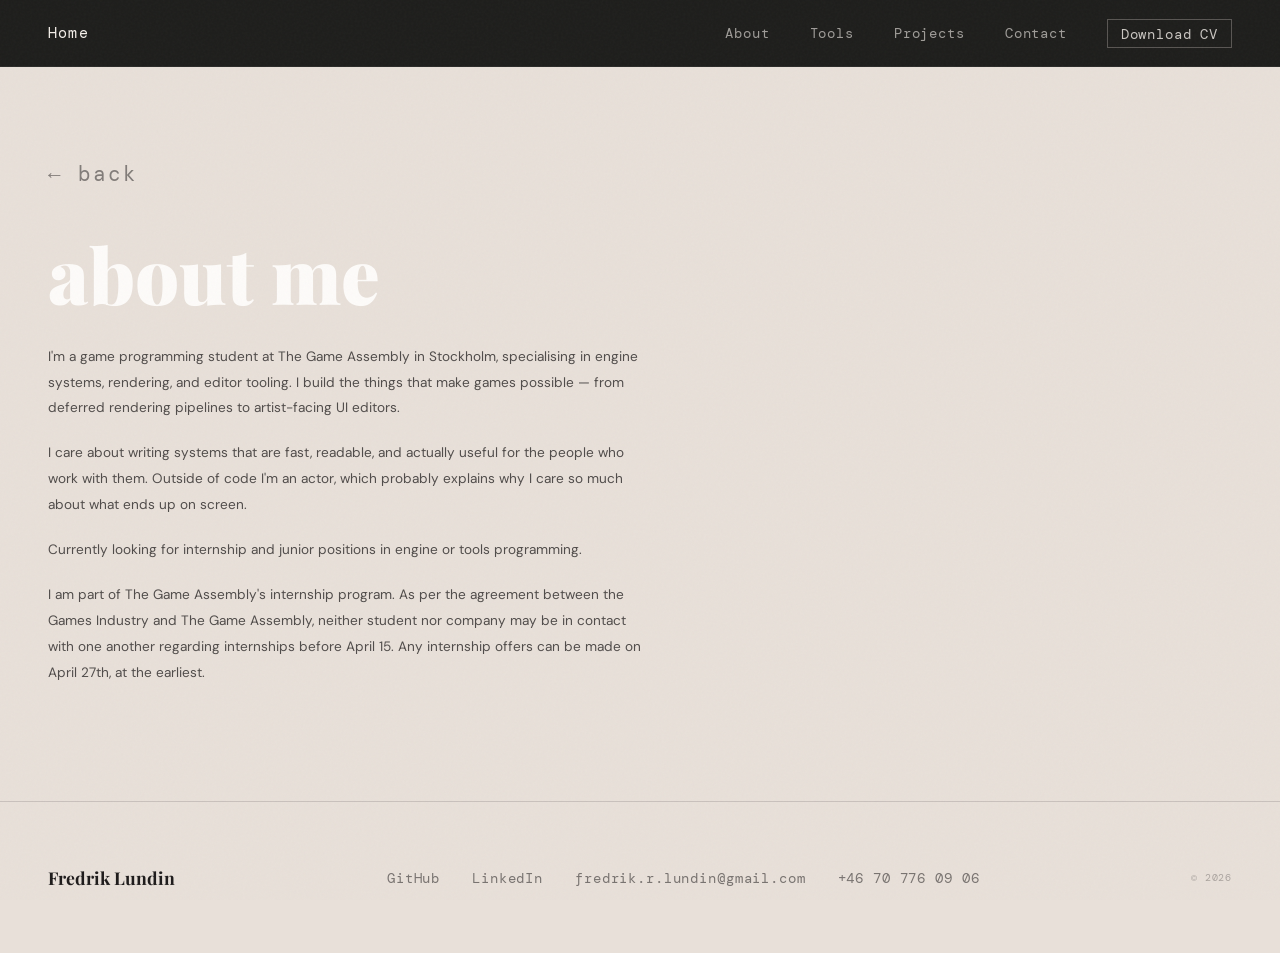
==== about.html @ 5891ff25 "new pages" ====
<!DOCTYPE html>
<html lang="en">
<head>
<meta charset="UTF-8">
<meta name="viewport" content="width=device-width, initial-scale=1.0">
<title>About — Fredrik Lundin</title>
<link rel="stylesheet" href="styles.css">
</head>
<body>

<nav>
  <a class="nav-logo" href="index.html">Home</a>
  <ul class="nav-links">
    <li><a href="about.html">About</a></li>
    <li><a href="index.html#tools">Tools</a></li>
    <li><a href="index.html#projects">Projects</a></li>
    <li><a href="contact.html">Contact</a></li>
    <li><a href="CV_Fredrik_Lundin.pdf" download class="nav-cv">Download CV</a></li>
  </ul>
</nav>

<div class="about-page">
  <a class="back-btn" href="index.html">← back</a>
  <h2>about me</h2>
  <p>
    I'm a game programming student at The Game Assembly in Stockholm,
    specialising in engine systems, rendering, and editor tooling.
    I build the things that make games possible — from deferred rendering
    pipelines to artist-facing UI editors.
  </p>
  <p>
    I care about writing systems that are fast, readable, and actually
    useful for the people who work with them. Outside of code I'm an actor,
    which probably explains why I care so much about what ends up on screen.
  </p>
  <p>
    Currently looking for internship and junior positions in engine or
    tools programming.
  </p>
  <p>
    I am part of The Game Assembly's internship program. As per the agreement between the Games Industry and The Game Assembly, neither student nor company may be in contact with one another regarding internships before April 15. Any internship offers can be made on April 27th, at the earliest.
  </p>
</div>

<footer>
  <span class="footer-name">Fredrik Lundin</span>
  <ul class="footer-links">
    <li><a href="https://github.com/fredriklundingit" target="_blank">GitHub</a></li>
    <li><a href="https://www.linkedin.com/in/fredrik-lundin-917a391bb/" target="_blank">LinkedIn</a></li>
    <li><a href="mailto:fredrik.r.lundin@gmail.com">fredrik.r.lundin@gmail.com</a></li>
    <li><a href="tel:+46707760906">+46 70 776 09 06</a></li>
  </ul>
  <span class="footer-copy">© 2026</span>
</footer>

<script src="scripts.js"></script>
</body>
</html>
---- styles.css ----
@import url('https://fonts.googleapis.com/css2?family=Playfair+Display:wght@400;700;900&family=DM+Mono:wght@300;400&family=DM+Sans:wght@300;400&display=swap');

:root {
  --bg:       #e8e0d9;
  --bg-light: #ddd4cb;
  --bg-card:  #d0c5bb;
  --fg:       #1e1b1b;
  --fg-muted: #3a3333;
  --cream:    #f5f0eb;
  --accent:   #1e1b1b;
  --serif:    'Playfair Display', serif;
  --mono:     'DM Mono', monospace;
  --sans:     'DM Sans', sans-serif;
}

*, *::before, *::after { box-sizing: border-box; margin: 0; padding: 0; }
html { scroll-behavior: smooth; }

body {
  background: var(--bg);
  color: var(--fg);
  font-family: var(--sans);
  overflow-x: hidden;
  max-width: 1700px;
  margin: 0 auto;
}

/* Grain */
body::after {
  content: '';
  position: fixed;
  inset: 0;
  pointer-events: none;
  z-index: 200;
  opacity: 0.35;
  background-image: url("data:image/svg+xml,%3Csvg viewBox='0 0 512 512' xmlns='http://www.w3.org/2000/svg'%3E%3Cfilter id='n'%3E%3CfeTurbulence type='fractalNoise' baseFrequency='0.75' numOctaves='4' stitchTiles='stitch'/%3E%3C/filter%3E%3Crect width='100%25' height='100%25' filter='url(%23n)' opacity='0.08'/%3E%3C/svg%3E");
}

/* NAV */
nav {
  position: fixed;
  top: 0; left: 0; right: 0;
  z-index: 100;
  display: flex;
  justify-content: space-between;
  align-items: center;
  padding: 1.4rem 3rem;
  background: #1e1e1c;
  border-bottom: 1px solid rgba(255,255,255,0.06);
}

.nav-logo {
  font-family: var(--mono);
  font-size: 0.95rem;
  letter-spacing: 0.08em;
  color: var(--cream);
  text-decoration: none;
  font-weight: 400;
  flex-shrink: 0;
}

.nav-links {
  display: flex;
  gap: 2.5rem;
  list-style: none;
  flex-shrink: 0;
}

.nav-links a {
  font-family: var(--mono);
  font-size: 0.9rem;
  letter-spacing: 0.06em;
  color: var(--cream);
  text-decoration: none;
  opacity: 0.6;
  padding-bottom: 2px;
  border-bottom: 1px solid transparent;
  transition: opacity 0.2s, border-color 0.2s;
}
.nav-links a:hover { opacity: 1; border-bottom-color: rgba(240,232,226,0.5); }
.nav-cv { border: 1px solid rgba(240,232,226,0.35) !important; padding: 0.3rem 0.8rem !important; border-bottom: 1px solid rgba(240,232,226,0.35) !important; opacity: 0.8 !important; }
.nav-cv:hover { opacity: 1 !important; border-color: rgba(240,232,226,0.8) !important; }

/* HERO */
.hero {
  padding: 7rem 3rem 3.5rem;
  position: relative;
  min-height: 44vh;
  display: flex;
  flex-direction: column;
  justify-content: flex-end;
  background: #1e1e1c;
}

h1 {
  font-family: var(--serif);
  font-size: clamp(5rem, 14vw, 13rem);
  font-weight: 900;
  line-height: 0.88;
  letter-spacing: -0.02em;
  color: var(--cream);
  opacity: 0;
  animation: fadeUp 0.9s ease forwards 0.1s;
}

.hero-desc {
  position: static;
  max-width: 480px;
  font-family: var(--sans);
  font-size: 1.6rem;
  line-height: 1.75;
  color: var(--cream);
  opacity: 0;
  margin-top: 1.5rem;
  animation: fadeUp 0.9s ease forwards 0.4s;
}

/* SECTION LABEL */
.section-label {
  font-family: var(--mono);
  font-size: 1.6rem;
  letter-spacing: 0.12em;
  opacity: 0.85;
  margin-bottom: 2rem;
  display: block;
  font-weight: 400;
}

/* TOOLS SECTION */
.tools {
  padding: 5rem 3rem;
  border-top: 1px solid rgba(26,17,24,0.15);
}

.tools-grid {
  display: grid;
  grid-template-columns: 1fr 1fr;
  gap: 1.5rem;
}

.tool-card {
  position: relative;
  aspect-ratio: 16/9;
  background: var(--bg-card);
  overflow: hidden;
  cursor: pointer;
  text-decoration: none;
  display: block;
}

.tool-card video {
  width: 100%;
  height: 100%;
  object-fit: cover;
  display: block;
  transition: transform 0.6s ease;
}

.tool-card:hover video { transform: scale(1.03); }

.tool-placeholder {
  width: 100%;
  height: 100%;
  display: flex;
  align-items: center;
  justify-content: center;
  background: var(--bg-card);
  font-family: var(--mono);
  font-size: 0.65rem;
  letter-spacing: 0.15em;
  color: rgba(26,17,24,0.3);
  text-transform: lowercase;
}

.tool-card-overlay {
  position: absolute;
  inset: 0;
  background: linear-gradient(to top, rgba(26,17,24,0.7) 0%, transparent 50%);
  opacity: 0;
  transition: opacity 0.4s ease;
  display: flex;
  flex-direction: column;
  justify-content: flex-end;
  padding: 1.5rem;
}

.tool-card:hover .tool-card-overlay { opacity: 1; }

.tool-card-name {
  font-family: var(--serif);
  font-size: 2rem;
  font-weight: 700;
  color: var(--cream);
  display: block;
  transform: translateY(8px);
  transition: transform 0.4s ease;
}

.tool-card-sub {
  font-family: var(--mono);
  font-size: 0.75rem;
  letter-spacing: 0.08em;
  color: rgba(240,232,226,0.8);
  display: block;
  margin-top: 0.4rem;
  transform: translateY(8px);
  transition: transform 0.4s ease 0.05s;
}

.tool-card:hover .tool-card-name,
.tool-card:hover .tool-card-sub { transform: translateY(0); }

.tool-arrow {
  position: absolute;
  top: 1rem;
  right: 1rem;
  width: 32px;
  height: 32px;
  border: 1px solid rgba(240,232,226,0.4);
  border-radius: 50%;
  display: flex;
  align-items: center;
  justify-content: center;
  opacity: 0;
  transform: scale(0.8);
  transition: opacity 0.3s, transform 0.3s;
}
.tool-card:hover .tool-arrow { opacity: 1; transform: scale(1); }
.tool-arrow svg { fill: var(--cream); }

/* PROJECTS SECTION */
.projects {
  padding: 5rem 3rem;
  border-top: 1px solid rgba(26,17,24,0.15);
}

.project-row {
  display: grid;
  grid-template-columns: 1fr 1.6fr;
  gap: 2.5rem;
  align-items: center;
  padding: 2.5rem 0;
  border-bottom: 1px solid rgba(26,17,24,0.1);
  cursor: pointer;
}

.project-row:first-of-type { border-top: 1px solid rgba(26,17,24,0.1); }

.project-row:nth-child(even) { grid-template-columns: 1.6fr 1fr; }
.project-row:nth-child(even) .project-thumb { order: 2; }
.project-row:nth-child(even) .project-info  { order: 1; }

.project-thumb {
  aspect-ratio: 16/9;
  background: var(--bg-card);
  overflow: hidden;
  position: relative;
}

.project-thumb-inner {
  width: 100%;
  height: 100%;
  background: var(--bg-card);
  display: flex;
  align-items: center;
  justify-content: center;
  font-family: var(--mono);
  font-size: 0.6rem;
  letter-spacing: 0.15em;
  color: rgba(26,17,24,0.25);
  transition: transform 0.6s ease;
}

.project-row:hover .project-thumb-inner { transform: scale(1.03); }

.project-thumb::after {
  content: '';
  position: absolute;
  inset: 0;
  background: rgba(26,17,24,0.07);
  opacity: 0;
  transition: opacity 0.3s;
}
.project-row:hover .project-thumb::after { opacity: 1; }

.project-info { padding: 0; }

.project-title {
  font-family: var(--serif);
  font-size: 2rem;
  font-weight: 700;
  color: var(--fg);
  display: block;
  line-height: 1.1;
  margin-bottom: 0.5rem;
}

.project-category {
  font-family: var(--mono);
  font-size: 0.9rem;
  letter-spacing: 0.06em;
  color: var(--fg);
  opacity: 0.6;
  display: block;
  margin-bottom: 1rem;
}

.project-meta {
  display: flex;
  flex-direction: column;
  gap: 0.25rem;
  margin-bottom: 1rem;
}

.project-meta-item {
  font-family: var(--mono);
  font-size: 0.95rem;
  letter-spacing: 0.04em;
  opacity: 0.65;
  line-height: 1.6;
}

.project-meta-item strong {
  opacity: 1;
  color: var(--fg);
  font-weight: 700;
}

.project-contributions {
  margin-top: 1.2rem;
  padding-top: 1.2rem;
  border-top: 1px solid rgba(26,17,24,0.12);
  margin-bottom: 1rem;
}

.project-contributions-label {
  font-family: var(--mono);
  font-size: 0.78rem;
  letter-spacing: 0.14em;
  color: var(--fg);
  opacity: 0.4;
  display: block;
  margin-bottom: 0.6rem;
  text-transform: uppercase;
  font-weight: 700;
  transition: opacity 0.2s;
}

.project-contributions-list {
  display: flex;
  flex-wrap: wrap;
  gap: 0.5rem;
}

.project-contribution-pill {
  font-family: var(--mono);
  font-size: 0.78rem;
  font-weight: 700;
  letter-spacing: 0.04em;
  color: var(--fg);
  background: rgba(26,17,24,0.07);
  border: 1px solid rgba(26,17,24,0.25);
  padding: 0.3rem 0.75rem;
  opacity: 0.55;
  transition: opacity 0.2s, background 0.2s, border-color 0.2s;
}
.project-row:hover .project-contributions-label { opacity: 0.85; }
.project-row:hover .project-contribution-pill {
  opacity: 1;
  background: rgba(26,17,24,0.12);
  border-color: rgba(26,17,24,0.5);
}

.project-link-hint {
  font-family: var(--mono);
  font-size: 0.88rem;
  letter-spacing: 0.08em;
  opacity: 0.45;
  display: inline-block;
  margin-top: 1.2rem;
  transition: opacity 0.2s;
}
.project-row:hover .project-link-hint { opacity: 1; }

/* OTHER PROJECTS */
.other-project-card .project-contributions-label { opacity: 0.85; }
.other-project-card .project-contribution-pill {
  opacity: 1;
  background: rgba(26,17,24,0.12);
  border-color: rgba(26,17,24,0.5);
  font-size: 0.88rem;
  padding: 0.35rem 0.9rem;
}

.other-projects-grid {
  display: grid;
  grid-template-columns: 1fr 1fr;
  gap: 2rem;
}

.other-project-card {
  display: flex;
  flex-direction: column;
  gap: 1.2rem;
}

.other-project-thumb {
  aspect-ratio: 16/9;
  background: var(--bg-card);
  overflow: hidden;
  position: relative;
}

.other-project-info { padding: 0; }

/* FOOTER */
footer {
  padding: 4rem 3rem;
  border-top: 1px solid rgba(26,17,24,0.15);
  display: flex;
  justify-content: space-between;
  align-items: center;
}

.footer-name {
  font-family: var(--serif);
  font-size: 1.1rem;
  font-weight: 700;
}

.footer-links {
  display: flex;
  gap: 2rem;
  list-style: none;
}

.footer-links a {
  font-family: var(--mono);
  font-size: 0.9rem;
  letter-spacing: 0.06em;
  color: var(--fg);
  text-decoration: none;
  opacity: 0.55;
  transition: opacity 0.2s;
}
.footer-links a:hover { opacity: 1; }

.footer-copy {
  font-family: var(--mono);
  font-size: 0.6rem;
  opacity: 0.3;
  letter-spacing: 0.08em;
}

/* ABOUT PAGE */
.about-page {
  padding: 10rem 3rem 6rem;
  max-width: 700px;
}

.about-page h2 {
  font-family: var(--serif);
  font-size: clamp(2.5rem, 6vw, 5rem);
  font-weight: 900;
  line-height: 1;
  margin-bottom: 2rem;
  color: var(--cream);
  mix-blend-mode: overlay;
}

.about-page p {
  font-size: 0.85rem;
  line-height: 1.9;
  opacity: 0.75;
  margin-bottom: 1.2rem;
}

/* CONTACT PAGE */
.contact-page { padding: 10rem 3rem 6rem; }

.contact-page h2 {
  font-family: var(--serif);
  font-size: clamp(2.5rem, 6vw, 5rem);
  font-weight: 900;
  line-height: 1;
  margin-bottom: 3rem;
  color: var(--cream);
  mix-blend-mode: overlay;
}

.contact-links {
  display: flex;
  flex-direction: column;
  gap: 1rem;
}

.contact-link {
  font-family: var(--serif);
  font-size: 1.8rem;
  font-weight: 700;
  color: var(--fg);
  text-decoration: none;
  display: flex;
  align-items: center;
  gap: 1rem;
  border-top: 1px solid rgba(26,17,24,0.15);
  padding: 1.2rem 0;
  transition: opacity 0.2s;
}
.contact-link:hover { opacity: 0.6; }
.contact-link:last-child { border-bottom: 1px solid rgba(26,17,24,0.15); }

/* BACK BUTTON */
.back-btn {
  font-family: var(--mono);
  font-size: 1.3rem;
  letter-spacing: 0.1em;
  color: var(--fg);
  text-decoration: none;
  opacity: 0.5;
  display: inline-flex;
  align-items: center;
  gap: 0.5rem;
  margin-bottom: 3rem;
  cursor: pointer;
  background: none;
  border: none;
  transition: opacity 0.2s;
}
.back-btn:hover { opacity: 1; }

@keyframes fadeUp {
  from { opacity: 0; transform: translateY(20px); }
  to   { opacity: 1; transform: translateY(0); }
}

.reveal {
  opacity: 0;
  transform: translateY(24px);
  transition: opacity 0.7s ease, transform 0.7s ease;
}
.reveal.visible {
  opacity: 1;
  transform: translateY(0);
}

/* TOOL PAGE */
.tool-page {
  padding-top: 6rem;
  padding-bottom: 6rem;
}

.tp-hero {
  position: relative;
  width: 100%;
  aspect-ratio: 16/9;
  background: var(--bg-card);
  overflow: hidden;
  margin-bottom: 0;
}

.tp-video-placeholder {
  width: 100%;
  height: 100%;
  display: flex;
  align-items: center;
  justify-content: center;
  font-family: var(--mono);
  font-size: 0.65rem;
  letter-spacing: 0.15em;
  color: rgba(26,17,24,0.25);
  background: var(--bg-card);
  aspect-ratio: 16/9;
}

.tp-hero-title {
  position: absolute;
  bottom: 2rem;
  left: 3rem;
}

.tp-hero-title h2 {
  font-family: var(--serif);
  font-size: clamp(2.5rem, 6vw, 5rem);
  font-weight: 900;
  color: var(--cream);
  line-height: 1;
  text-shadow: 0 2px 20px rgba(0,0,0,0.5);
}

.tp-label {
  font-family: var(--mono);
  font-size: 0.7rem;
  letter-spacing: 0.2em;
  color: var(--accent);
  display: block;
  margin-bottom: 0.4rem;
}

.tp-intro {
  padding: 2.5rem 3rem;
  border-bottom: 1px solid rgba(26,17,24,0.1);
  display: grid;
  grid-template-columns: 1fr auto;
  gap: 3rem;
  align-items: start;
}

.tp-desc {
  font-family: var(--sans);
  font-size: 1.15rem;
  line-height: 1.8;
  opacity: 0.75;
  max-width: 600px;
}

.tp-jumplinks {
  display: flex;
  flex-direction: column;
  gap: 0.6rem;
  min-width: 140px;
}

.tp-jump-label {
  font-family: var(--mono);
  font-size: 0.7rem;
  letter-spacing: 0.12em;
  opacity: 0.4;
  margin-bottom: 0.2rem;
}

.tp-jump-buttons {
  display: flex;
  flex-direction: column;
  gap: 0.5rem;
}

.tp-jump-btn {
  font-family: var(--mono);
  font-size: 1rem;
  letter-spacing: 0.08em;
  color: var(--fg);
  text-decoration: none;
  border: 1px solid rgba(26,17,24,0.2);
  padding: 0.65rem 1.4rem;
  transition: border-color 0.2s, opacity 0.2s;
  opacity: 0.7;
  text-align: center;
}
.tp-jump-btn:hover { opacity: 1; border-color: var(--fg); }

.tp-section {
  padding: 3rem 3rem;
  border-top: 1px solid rgba(26,17,24,0.1);
}

.tp-row {
  display: grid;
  grid-template-columns: 1fr 1.4fr;
  gap: 3rem;
  align-items: center;
  padding: 2.5rem 0;
  border-bottom: 1px solid rgba(26,17,24,0.08);
  position: relative;
  overflow: hidden;
}

.tp-row:first-of-type { border-top: 1px solid rgba(26,17,24,0.08); }

.tp-row-reverse { grid-template-columns: 1.4fr 1fr; }
.tp-row-reverse .tp-carousel { order: 2; }
.tp-row-reverse .tp-row-info  { order: 1; }

.tp-feature-title {
  font-family: var(--serif);
  font-size: 2rem;
  font-weight: 700;
  color: var(--fg);
  display: block;
  margin-bottom: 0.7rem;
  line-height: 1.1;
}

.tp-feature-desc {
  font-family: var(--sans);
  font-size: 1rem;
  line-height: 1.8;
  opacity: 0.7;
  margin-bottom: 1.2rem;
}

.tp-code-toggle {
  font-family: var(--mono);
  font-size: 0.85rem;
  letter-spacing: 0.1em;
  color: var(--fg);
  background: none;
  border: 1px solid rgba(26,17,24,0.25);
  padding: 0.5rem 1.1rem;
  cursor: pointer;
  opacity: 0.55;
  transition: opacity 0.2s, border-color 0.2s;
}
.tp-code-toggle:hover { opacity: 1; }
.tp-code-toggle.open { opacity: 1; border-color: var(--accent); color: var(--accent); }

.tp-code-block {
  background: #1e1b1b;
  padding: 1.2rem;
  overflow-x: auto;
}

.tp-code-block pre {
  font-family: var(--mono);
  font-size: 0.88rem;
  line-height: 1.8;
  color: #f8f8f2;
  white-space: pre;
}

.tp-code-block .kw  { color: #ae81ff; }
.tp-code-block .fn  { color: #a6e22e; }
.tp-code-block .str { color: #e6db74; }
.tp-code-block .cmt { color: #75715e; font-style: italic; }
.tp-code-block .num { color: #fd971f; }

/* CAROUSEL */
.tp-carousel {
  display: flex;
  flex-direction: column;
  gap: 0;
  position: relative;
}

.tp-carousel-track {
  position: relative;
  aspect-ratio: 16/9;
  background: var(--bg-card);
  overflow: hidden;
  cursor: pointer;
}

.tp-carousel-slide {
  display: none;
  width: 100%;
  height: 100%;
  position: absolute;
  inset: 0;
}
.tp-carousel-slide.active { display: block; }
.tp-carousel-slide .tp-video-placeholder { aspect-ratio: unset; height: 100%; }

.tp-carousel-bar {
  display: flex;
  align-items: center;
  justify-content: space-between;
  padding: 0.6rem 0;
  border-bottom: 1px solid rgba(26,17,24,0.08);
  margin-bottom: 0.8rem;
}

.tp-carousel-arrow {
  font-family: var(--mono);
  font-size: 1rem;
  background: none;
  border: 1px solid rgba(26,17,24,0.2);
  color: var(--fg);
  width: 36px;
  height: 36px;
  cursor: pointer;
  opacity: 0.5;
  transition: opacity 0.2s, border-color 0.2s;
  display: flex;
  align-items: center;
  justify-content: center;
}
.tp-carousel-arrow:hover { opacity: 1; border-color: var(--fg); }

.tp-carousel-counter {
  font-family: var(--mono);
  font-size: 0.78rem;
  letter-spacing: 0.1em;
  opacity: 0.4;
}

.tp-carousel-codes { display: none; }

/* CODE OVERLAY */
.tp-code-overlay {
  position: absolute;
  top: 0; right: 0;
  width: 45%;
  height: 100%;
  background: #1e1b1b;
  padding: 1.5rem;
  display: flex;
  flex-direction: column;
  gap: 0.8rem;
  opacity: 0;
  transform: translateX(20px);
  pointer-events: none;
  transition: opacity 0.35s ease, transform 0.35s ease;
  z-index: 10;
  overflow: hidden;
}

.tp-row-reverse .tp-code-overlay {
  right: auto;
  left: 0;
  transform: translateX(-20px);
}

.tp-code-overlay.visible {
  opacity: 1;
  transform: translateX(0);
  pointer-events: all;
}

.tp-overlay-header {
  display: flex;
  align-items: center;
  justify-content: space-between;
  border-bottom: 1px solid rgba(245,240,235,0.1);
  padding-bottom: 0.6rem;
  flex-shrink: 0;
}

.tp-overlay-label {
  font-family: var(--mono);
  font-size: 0.7rem;
  letter-spacing: 0.15em;
  color: var(--accent);
  opacity: 0.8;
}

.tp-overlay-close {
  font-family: var(--mono);
  font-size: 0.75rem;
  background: none;
  border: none;
  color: rgba(245,240,235,0.4);
  cursor: pointer;
  transition: color 0.2s;
  padding: 0;
}
.tp-overlay-close:hover { color: rgba(245,240,235,0.9); }

.tp-overlay-arrows {
  display: flex;
  align-items: center;
  gap: 0.6rem;
}

.tp-overlay-counter {
  font-family: var(--mono);
  font-size: 0.72rem;
  color: rgba(245,240,235,0.3);
  letter-spacing: 0.1em;
}

.tp-overlay-arrow {
  font-family: var(--mono);
  font-size: 0.85rem;
  background: none;
  border: 1px solid rgba(245,240,235,0.15);
  color: rgba(245,240,235,0.5);
  width: 28px;
  height: 28px;
  cursor: pointer;
  display: flex;
  align-items: center;
  justify-content: center;
  transition: all 0.2s;
}
.tp-overlay-arrow:hover { border-color: rgba(245,240,235,0.5); color: rgba(245,240,235,0.9); }

.tp-overlay-code {
  display: none;
  flex: 1;
  overflow: auto;
  min-height: 0;
}
.tp-overlay-code.active { display: block; }

.tp-overlay-code pre {
  font-family: var(--mono);
  font-size: 0.75rem;
  line-height: 1.75;
  color: #f8f8f2;
  white-space: pre;
}

.tp-overlay-code pre .kw  { color: #ae81ff; }
.tp-overlay-code pre .fn  { color: #a6e22e; }
.tp-overlay-code pre .str { color: #e6db74; }
.tp-overlay-code pre .cmt { color: #75715e; font-style: italic; }
.tp-overlay-code pre .num { color: #fd971f; }

/* LIGHTBOX */
.tp-lightbox {
  display: flex;
  position: fixed;
  inset: 0;
  z-index: 999;
  background: rgba(10,9,9,0.92);
  align-items: center;
  justify-content: center;
  padding: 2rem;
  backdrop-filter: blur(4px);
  opacity: 0;
  pointer-events: none;
  transition: opacity 0.25s ease;
  visibility: hidden;
}

.tp-lightbox.open {
  opacity: 1;
  pointer-events: all;
  visibility: visible;
}

.tp-lightbox-inner {
  width: 100%;
  max-width: 1200px;
  background: #161414;
  display: flex;
  flex-direction: column;
  max-height: 90vh;
  overflow: hidden;
  animation: lbSlideUp 0.3s ease forwards;
}

.tp-lightbox-body {
  display: flex;
  flex-direction: column;
  flex: 1;
  overflow: auto;
  min-height: 0;
}

.tp-lightbox-video {
  background: #000;
  position: relative;
  width: 100%;
  aspect-ratio: 16/9;
  flex-shrink: 0;
}

.tp-lightbox-slide {
  display: none;
  width: 100%;
  height: 100%;
  position: absolute;
  inset: 0;
}
.tp-lightbox-slide.active { display: block; }

.tp-lightbox-slide video,
.tp-lightbox-slide iframe {
  width: 100%;
  height: 100%;
  object-fit: contain;
}

.tp-lightbox-slide .tp-video-placeholder {
  width: 100%;
  height: 100%;
  background: #111;
  color: rgba(245,240,235,0.2);
  position: absolute;
  inset: 0;
  display: flex;
  align-items: center;
  justify-content: center;
  font-family: var(--mono);
  font-size: 0.65rem;
  letter-spacing: 0.15em;
}

.tp-lightbox-code {
  background: #1a1818;
  border-top: 1px solid rgba(245,240,235,0.06);
  display: flex;
  flex-direction: column;
  flex-shrink: 0;
}

.tp-lightbox-code-header {
  padding: 0.7rem 1.5rem;
  border-bottom: 1px solid rgba(245,240,235,0.06);
  font-family: var(--mono);
  font-size: 0.68rem;
  letter-spacing: 0.15em;
  color: var(--accent);
  flex-shrink: 0;
}

.tp-lightbox-code-body {
  padding: 1.2rem 1.5rem;
  max-height: 220px;
  overflow: auto;
}

.tp-lightbox-code-slide { display: none; }
.tp-lightbox-code-slide.active { display: block; }

.tp-lightbox-code-slide pre {
  font-family: var(--mono);
  font-size: 0.8rem;
  line-height: 1.8;
  color: #f8f8f2;
  white-space: pre;
  overflow-x: auto;
}

.tp-lightbox-code-slide pre .kw  { color: #ae81ff; }
.tp-lightbox-code-slide pre .fn  { color: #a6e22e; }
.tp-lightbox-code-slide pre .str { color: #e6db74; }
.tp-lightbox-code-slide pre .cmt { color: #75715e; font-style: italic; }
.tp-lightbox-code-slide pre .num { color: #fd971f; }

.tp-lightbox-footer {
  padding: 0.8rem 1.5rem;
  border-top: 1px solid rgba(245,240,235,0.06);
  flex-shrink: 0;
}

.tp-lightbox-desc {
  font-family: var(--sans);
  font-size: 0.85rem;
  line-height: 1.7;
  color: rgba(245,240,235,0.5);
}

.tp-lightbox-header {
  display: flex;
  align-items: center;
  justify-content: space-between;
  padding: 1rem 1.5rem;
  border-bottom: 1px solid rgba(245,240,235,0.08);
  flex-shrink: 0;
}

.tp-lightbox-title {
  font-family: var(--serif);
  font-size: 1.2rem;
  font-weight: 700;
  color: var(--cream);
}

.tp-lightbox-nav {
  display: flex;
  align-items: center;
  gap: 0.8rem;
}

.tp-lightbox-arrow {
  font-family: var(--mono);
  font-size: 1rem;
  background: none;
  border: 1px solid rgba(245,240,235,0.2);
  color: #f8f8f2;
  width: 36px;
  height: 36px;
  cursor: pointer;
  display: flex;
  align-items: center;
  justify-content: center;
  transition: all 0.2s;
}
.tp-lightbox-arrow:hover { border-color: #f8f8f2; color: var(--cream); }

.tp-lightbox-counter {
  font-family: var(--mono);
  font-size: 0.78rem;
  color: rgba(245,240,235,0.35);
  letter-spacing: 0.1em;
  min-width: 40px;
  text-align: center;
}

.tp-lightbox-close {
  font-family: var(--mono);
  font-size: 0.8rem;
  background: none;
  border: 1px solid rgba(245,240,235,0.2);
  color: rgba(245,240,235,0.5);
  padding: 0.4rem 0.9rem;
  cursor: pointer;
  transition: all 0.2s;
  letter-spacing: 0.08em;
}
.tp-lightbox-close:hover { border-color: #f8f8f2; color: var(--cream); }

@keyframes lbSlideUp {
  from { transform: translateY(16px); opacity: 0; }
  to   { transform: translateY(0);    opacity: 1; }
}

/* PROJECT PAGES */
.proj-page { padding-top: 6rem; padding-bottom: 6rem; }

.proj-hero {
  position: relative; width: 100%; aspect-ratio: 16/9;
  background: var(--bg-card); overflow: hidden;
}
.proj-hero-overlay {
  position: absolute; inset: 0;
  background: linear-gradient(to top, rgba(15,12,12,0.82) 0%, transparent 55%);
  display: flex; flex-direction: column; justify-content: flex-end;
  padding: 2.5rem 3rem;
}
.proj-hero video, .proj-hero img { width:100%; height:100%; object-fit:cover; display:block; }
.proj-hero-label {
  font-family: var(--mono); font-size: 0.7rem; letter-spacing: 0.2em;
  color: var(--accent); margin-bottom: 0.5rem; display: block;
}
.proj-hero h2 {
  font-family: var(--serif); font-size: clamp(2.5rem, 5vw, 4.5rem);
  font-weight: 900; color: var(--cream); line-height: 1;
  text-shadow: 0 2px 20px rgba(0,0,0,0.5); margin-bottom: 1rem;
}
.proj-trailer-btn {
  display: inline-flex; align-items: center; gap: 0.5rem;
  font-family: var(--mono); font-size: 0.75rem; letter-spacing: 0.1em;
  color: var(--cream); border: 1px solid rgba(240,232,226,0.45);
  padding: 0.45rem 1rem; text-decoration: none;
  transition: border-color 0.2s, opacity 0.2s; opacity: 0.8; align-self: flex-start;
}
.proj-trailer-btn:hover { opacity: 1; border-color: rgba(240,232,226,0.9); }

.proj-meta-bar {
  display: flex; align-items: center; gap: 2rem;
  padding: 1.2rem 3rem; border-bottom: 1px solid rgba(26,17,24,0.1); flex-wrap: wrap;
}
.proj-meta-item { font-family: var(--mono); font-size: 0.72rem; letter-spacing: 0.08em; opacity: 0.5; }

.proj-intro { padding: 2.5rem 3rem; border-bottom: 1px solid rgba(26,17,24,0.1); max-width: 820px; }
.proj-intro p { font-family: var(--sans); font-size: 1.05rem; line-height: 1.85; opacity: 0.75; }

.proj-section-label {
  font-family: var(--mono); font-size: 1.6rem; letter-spacing: 0.12em;
  opacity: 0.85; display: block; padding: 2rem 3rem 0;
}
.proj-contributions { padding: 0 3rem 4rem; }

.proj-contribution {
  padding: 2.5rem 0; border-bottom: 1px solid rgba(26,17,24,0.08); max-width: 820px;
}
.proj-contribution:first-of-type { border-top: 1px solid rgba(26,17,24,0.08); margin-top: 1.5rem; }

.proj-contribution-title {
  font-family: var(--serif); font-size: 1.6rem; font-weight: 700;
  color: var(--fg); display: block; margin-bottom: 0.7rem; line-height: 1.1;
}
.proj-contribution-desc {
  font-family: var(--sans); font-size: 0.9rem; line-height: 1.85;
  opacity: 0.7; margin-bottom: 1.1rem;
}
.proj-award {
  display: inline-flex; align-items: center; gap: 0.5rem;
  font-family: var(--mono); font-size: 0.68rem; letter-spacing: 0.12em;
  color: var(--accent); border: 1px solid var(--accent);
  padding: 0.3rem 0.8rem; margin-bottom: 1.5rem; opacity: 0.8;
}
.proj-code-toggle {
  font-family: var(--mono); font-size: 0.78rem; letter-spacing: 0.1em;
  color: var(--fg); background: none; border: 1px solid rgba(26,17,24,0.25);
  padding: 0.4rem 1rem; cursor: pointer; opacity: 0.55;
  transition: opacity 0.2s, border-color 0.2s;
}
.proj-code-toggle:hover { opacity: 1; }
.proj-code-toggle.open { opacity: 1; border-color: var(--accent); color: var(--accent); }

.proj-code-block {
  display: none; background: #1e1b1b; padding: 1.2rem 1.5rem;
  margin-top: 1rem; overflow-x: auto; max-width: 860px;
}
.proj-code-block pre {
  font-family: var(--mono); font-size: 0.78rem; line-height: 1.8;
  color: #f8f8f2; white-space: pre;
}
.proj-code-block pre .kw  { color: #ae81ff; }
.proj-code-block pre .fn  { color: #a6e22e; }
.proj-code-block pre .str { color: #e6db74; }
.proj-code-block pre .cmt { color: #75715e; font-style: italic; }
.proj-code-block pre .num { color: #fd971f; }

.proj-contributions-wide {
  max-width: 100% !important;
  padding-left: 0 !important;
  padding-right: 0 !important;
}

.proj-contribution-border {
  padding: 3rem 3rem;
  border-bottom: 1px solid rgba(26,17,24,0.08);
}
.proj-contribution-border:first-of-type { border-top: 1px solid rgba(26,17,24,0.08); }

.proj-twocol {
  display: grid;
  grid-template-columns: 1fr 1fr;
  gap: 4rem;
  align-items: center;
}

.proj-twocol.has-video {
  grid-template-columns: 1.2fr 1fr;
  align-items: start;
}

.proj-twocol-reverse { direction: ltr; }
.proj-twocol-reverse .proj-twocol-text { order: 2; }
.proj-twocol-reverse .proj-twocol-code { order: 1; }

.proj-twocol-media {
  aspect-ratio: 16/9;
  background: var(--bg-card);
  overflow: hidden;
  position: relative;
  width: 100%;
}
.proj-twocol-media video,
.proj-twocol-media img { width:100%; height:100%; object-fit:cover; display:block; }
.proj-twocol-media .tp-video-placeholder { aspect-ratio: unset; height: 100%; }

.proj-twocol-text .proj-contribution-title {
  font-family: var(--serif); font-size: 1.6rem; font-weight: 700;
  color: var(--fg); display: block; margin-bottom: 0.7rem; line-height: 1.1;
}
.proj-twocol-text .proj-contribution-desc {
  font-family: var(--sans); font-size: 0.9rem; line-height: 1.85;
  opacity: 0.7; margin-bottom: 1.1rem;
}

.proj-twocol-code .proj-code-block,
.proj-twocol-code .proj-code-slides { max-width: 100%; }
.proj-twocol-code .proj-code-block { max-height: 380px; overflow: auto; }

.proj-code-slides { margin-top: 1rem; max-width: 860px; }
.proj-code-slide { display: none; }
.proj-code-slide.active { display: block; }

.proj-code-slides-bar {
  display: flex;
  align-items: center;
  gap: 0.8rem;
  margin-bottom: 0.5rem;
}

.proj-slide-arrow {
  font-family: var(--mono);
  font-size: 0.85rem;
  background: none;
  border: 1px solid rgba(26,17,24,0.2);
  color: var(--fg);
  width: 28px; height: 28px;
  cursor: pointer;
  display: flex; align-items: center; justify-content: center;
  opacity: 0.5;
  transition: opacity 0.2s;
}
.proj-slide-arrow:hover { opacity: 1; }

.proj-slide-counter {
  font-family: var(--mono);
  font-size: 0.7rem;
  letter-spacing: 0.1em;
  opacity: 0.4;
}

.proj-compare {
  display: grid;
  grid-template-columns: 1fr 1fr;
  gap: 1.5rem;
  margin-bottom: 2rem;
}

.proj-compare-item {
  display: flex;
  flex-direction: column;
  gap: 0.5rem;
}

.proj-compare-label {
  font-family: var(--mono);
  font-size: 0.72rem;
  letter-spacing: 0.1em;
  opacity: 0.45;
  text-align: center;
}

.chal-title {
  font-family: var(--serif);
  font-size: 1.9rem;
  font-weight: 700;
  text-align: center;
  margin-bottom: 1.8rem;
  color: var(--fg);
}

.chal-code-full { max-width: 100%; margin-top: 1.5rem; }
.chal-code-full .proj-code-slides,
.chal-code-full .proj-code-block { max-width: 100%; }

.proj-text-only {
  max-width: 760px;
  padding-left: 1.5rem;
  border-left: 3px solid var(--accent);
}
.proj-text-only .proj-contribution-title {
  font-family: var(--serif);
  font-size: 1.9rem;
  font-weight: 700;
  display: block;
  margin-bottom: 0.7rem;
}

.proj-contribution-media-full {
  width: 100%;
  aspect-ratio: 16/9;
  background: var(--bg-card);
  overflow: hidden;
  position: relative;
  margin-bottom: 2rem;
}
.proj-contribution-media-full video,
.proj-contribution-media-full img { width: 100%; height: 100%; object-fit: cover; display: block; }
.proj-contribution-media-full .tp-video-placeholder { aspect-ratio: unset; height: 100%; }

/* MOBILE */
@media (max-width: 680px) {
  nav { padding: 1rem 1.2rem; flex-wrap: wrap; gap: 0.6rem; }
  .nav-links { gap: 1.2rem; }
  .nav-links a { font-size: 0.6rem; }
  .hero { padding: 5.5rem 1.2rem 2.5rem; min-height: unset; }
  .hero-desc { font-size: 0.85rem; margin-top: 1rem; }
  .tools, .projects { padding: 3rem 1.2rem; }
  .tools-grid { grid-template-columns: 1fr; gap: 1rem; }
  .project-row, .project-row:nth-child(even) { grid-template-columns: 1fr; gap: 1rem; padding: 1.8rem 0; }
  .project-row:nth-child(even) .project-thumb { order: 0; }
  .project-row:nth-child(even) .project-info  { order: 1; }
  .project-title { font-size: 1.2rem; }
  footer { flex-direction: column; align-items: flex-start; gap: 1.2rem; padding: 2.5rem 1.2rem; }
  .footer-links { flex-wrap: wrap; gap: 1rem; }
  .other-projects-grid { grid-template-columns: 1fr; }
  .proj-meta-bar, .proj-intro, .proj-contributions, .proj-section-label { padding-left: 1.2rem; padding-right: 1.2rem; }
  .proj-hero-overlay { padding: 1.5rem 1.2rem; }
  .proj-compare { grid-template-columns: 1fr; }
}

@media (max-width: 900px) {
  .proj-twocol, .proj-twocol.has-video { grid-template-columns: 1fr; gap: 1.5rem; }
  .proj-twocol-reverse { direction: ltr; }
  .proj-contribution-border { padding: 2rem 1.2rem; }
}
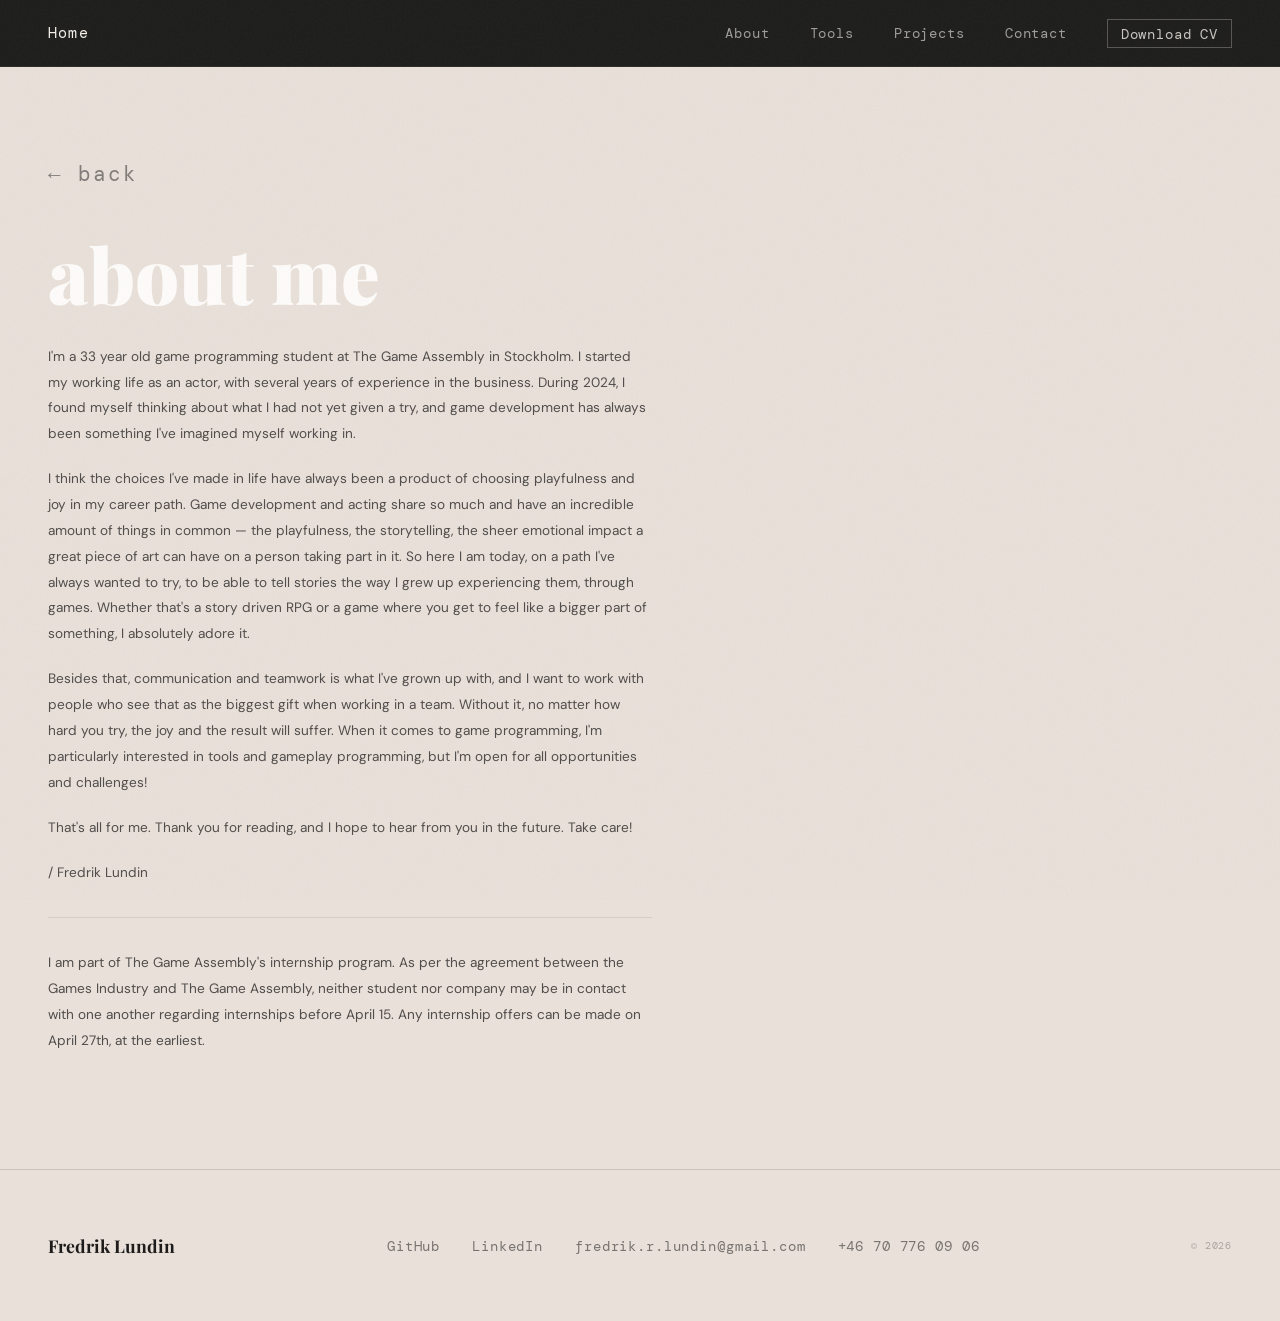
==== commit 0a813379: "Added new about me text" ====
--- a/about.html
+++ b/about.html
@@ -22,24 +22,12 @@
 <div class="about-page">
   <a class="back-btn" href="index.html">← back</a>
   <h2>about me</h2>
-  <p>
-    I'm a game programming student at The Game Assembly in Stockholm,
-    specialising in engine systems, rendering, and editor tooling.
-    I build the things that make games possible — from deferred rendering
-    pipelines to artist-facing UI editors.
-  </p>
-  <p>
-    I care about writing systems that are fast, readable, and actually
-    useful for the people who work with them. Outside of code I'm an actor,
-    which probably explains why I care so much about what ends up on screen.
-  </p>
-  <p>
-    Currently looking for internship and junior positions in engine or
-    tools programming.
-  </p>
-  <p>
-    I am part of The Game Assembly's internship program. As per the agreement between the Games Industry and The Game Assembly, neither student nor company may be in contact with one another regarding internships before April 15. Any internship offers can be made on April 27th, at the earliest.
-  </p>
+  <p>I'm a 33 year old game programming student at The Game Assembly in Stockholm. I started my working life as an actor, with several years of experience in the business. During 2024, I found myself thinking about what I had not yet given a try, and game development has always been something I've imagined myself working in.</p>
+  <p>I think the choices I've made in life have always been a product of choosing playfulness and joy in my career path. Game development and acting share so much and have an incredible amount of things in common — the playfulness, the storytelling, the sheer emotional impact a great piece of art can have on a person taking part in it. So here I am today, on a path I've always wanted to try, to be able to tell stories the way I grew up experiencing them, through games. Whether that's a story driven RPG or a game where you get to feel like a bigger part of something, I absolutely adore it.</p>
+  <p>Besides that, communication and teamwork is what I've grown up with, and I want to work with people who see that as the biggest gift when working in a team. Without it, no matter how hard you try, the joy and the result will suffer. When it comes to game programming, I'm particularly interested in tools and gameplay programming, but I'm open for all opportunities and challenges!</p>
+  <p>That's all for me. Thank you for reading, and I hope to hear from you in the future. Take care!</p>
+  <p>/ Fredrik Lundin</p>
+  <p style="margin-top:2rem; padding-top:2rem; border-top:1px solid rgba(26,17,24,0.12);">I am part of The Game Assembly's internship program. As per the agreement between the Games Industry and The Game Assembly, neither student nor company may be in contact with one another regarding internships before April 15. Any internship offers can be made on April 27th, at the earliest.</p>
 </div>
 
 <footer>
--- a/styles.css
+++ b/styles.css
@@ -600,10 +600,10 @@
 .tp-intro {
   padding: 2.5rem 3rem;
   border-bottom: 1px solid rgba(26,17,24,0.1);
-  display: grid;
-  grid-template-columns: 1fr auto;
-  gap: 3rem;
-  align-items: start;
+  display: flex;
+  flex-direction: column;
+  align-items: flex-start;
+  gap: 2rem;
 }
 
 .tp-desc {
@@ -611,28 +611,30 @@
   font-size: 1.15rem;
   line-height: 1.8;
   opacity: 0.75;
-  max-width: 600px;
+  max-width: 820px;
 }
 
 .tp-jumplinks {
   display: flex;
   flex-direction: column;
+  align-items: center;
   gap: 0.6rem;
-  min-width: 140px;
+  align-self: center;
+  width: 100%;
 }
 
 .tp-jump-label {
   font-family: var(--mono);
-  font-size: 0.7rem;
+  font-size: 0.85rem;
   letter-spacing: 0.12em;
-  opacity: 0.4;
+  opacity: 0.5;
   margin-bottom: 0.2rem;
 }
 
 .tp-jump-buttons {
   display: flex;
-  flex-direction: column;
-  gap: 0.5rem;
+  flex-direction: row;
+  gap: 1rem;
 }
 
 .tp-jump-btn {
@@ -642,7 +644,7 @@
   color: var(--fg);
   text-decoration: none;
   border: 1px solid rgba(26,17,24,0.2);
-  padding: 0.65rem 1.4rem;
+  padding: 0.65rem 1.8rem;
   transition: border-color 0.2s, opacity 0.2s;
   opacity: 0.7;
   text-align: center;
@@ -1133,9 +1135,9 @@
   display: flex; align-items: center; gap: 2rem;
   padding: 1.2rem 3rem; border-bottom: 1px solid rgba(26,17,24,0.1); flex-wrap: wrap;
 }
-.proj-meta-item { font-family: var(--mono); font-size: 0.72rem; letter-spacing: 0.08em; opacity: 0.5; }
-
-.proj-intro { padding: 2.5rem 3rem; border-bottom: 1px solid rgba(26,17,24,0.1); max-width: 820px; }
+.proj-meta-item { font-family: var(--mono); font-size: 1.3rem; letter-spacing: 0.08em; opacity: 0.5; }
+
+.proj-intro { padding: 2.5rem 3rem; border-bottom: 1px solid rgba(26,17,24,0.1); max-width: 820px; text-align: center; margin: 0 auto; }
 .proj-intro p { font-family: var(--sans); font-size: 1.05rem; line-height: 1.85; opacity: 0.75; }
 
 .proj-section-label {
@@ -1207,7 +1209,7 @@
 
 .proj-twocol.has-video {
   grid-template-columns: 1.2fr 1fr;
-  align-items: start;
+  align-items: center;
 }
 
 .proj-twocol-reverse { direction: ltr; }
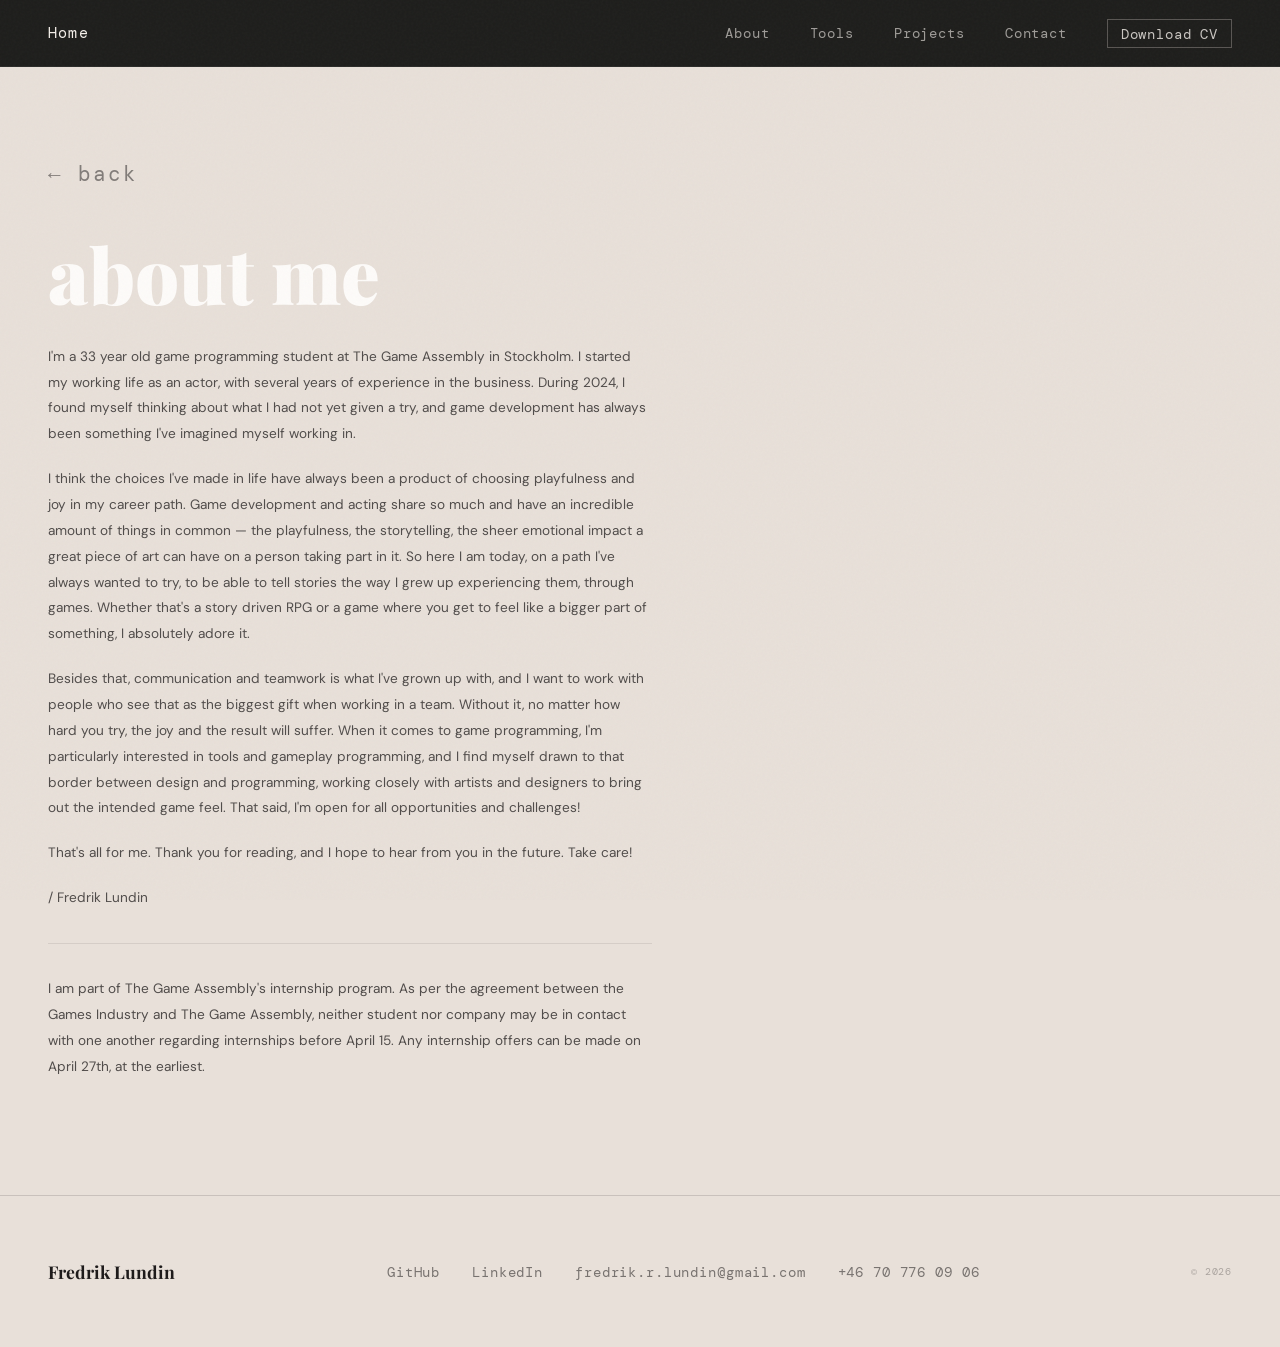
==== commit 0ce4c2e1: "Added a few lines to about page" ====
--- a/about.html
+++ b/about.html
@@ -24,7 +24,7 @@
   <h2>about me</h2>
   <p>I'm a 33 year old game programming student at The Game Assembly in Stockholm. I started my working life as an actor, with several years of experience in the business. During 2024, I found myself thinking about what I had not yet given a try, and game development has always been something I've imagined myself working in.</p>
   <p>I think the choices I've made in life have always been a product of choosing playfulness and joy in my career path. Game development and acting share so much and have an incredible amount of things in common — the playfulness, the storytelling, the sheer emotional impact a great piece of art can have on a person taking part in it. So here I am today, on a path I've always wanted to try, to be able to tell stories the way I grew up experiencing them, through games. Whether that's a story driven RPG or a game where you get to feel like a bigger part of something, I absolutely adore it.</p>
-  <p>Besides that, communication and teamwork is what I've grown up with, and I want to work with people who see that as the biggest gift when working in a team. Without it, no matter how hard you try, the joy and the result will suffer. When it comes to game programming, I'm particularly interested in tools and gameplay programming, but I'm open for all opportunities and challenges!</p>
+  <p>Besides that, communication and teamwork is what I've grown up with, and I want to work with people who see that as the biggest gift when working in a team. Without it, no matter how hard you try, the joy and the result will suffer. When it comes to game programming, I'm particularly interested in tools and gameplay programming, and I find myself drawn to that border between design and programming, working closely with artists and designers to bring out the intended game feel. That said, I'm open for all opportunities and challenges!</p>
   <p>That's all for me. Thank you for reading, and I hope to hear from you in the future. Take care!</p>
   <p>/ Fredrik Lundin</p>
   <p style="margin-top:2rem; padding-top:2rem; border-top:1px solid rgba(26,17,24,0.12);">I am part of The Game Assembly's internship program. As per the agreement between the Games Industry and The Game Assembly, neither student nor company may be in contact with one another regarding internships before April 15. Any internship offers can be made on April 27th, at the earliest.</p>
--- a/styles.css
+++ b/styles.css
@@ -693,18 +693,19 @@
 
 .tp-code-toggle {
   font-family: var(--mono);
-  font-size: 0.85rem;
+  font-size: 0.88rem;
+  font-weight: 700;
   letter-spacing: 0.1em;
   color: var(--fg);
-  background: none;
-  border: 1px solid rgba(26,17,24,0.25);
-  padding: 0.5rem 1.1rem;
+  background: rgba(26,17,24,0.07);
+  border: 1px solid rgba(26,17,24,0.35);
+  padding: 0.6rem 1.3rem;
   cursor: pointer;
-  opacity: 0.55;
-  transition: opacity 0.2s, border-color 0.2s;
-}
-.tp-code-toggle:hover { opacity: 1; }
-.tp-code-toggle.open { opacity: 1; border-color: var(--accent); color: var(--accent); }
+  opacity: 0.85;
+  transition: opacity 0.2s, border-color 0.2s, background 0.2s;
+}
+.tp-code-toggle:hover { opacity: 1; border-color: var(--fg); background: rgba(26,17,24,0.12); }
+.tp-code-toggle.open { opacity: 1; border-color: var(--accent); color: var(--accent); background: rgba(26,17,24,0.05); }
 
 .tp-code-block {
   background: #1e1b1b;
@@ -898,206 +899,60 @@
 .tp-overlay-code pre .cmt { color: #75715e; font-style: italic; }
 .tp-overlay-code pre .num { color: #fd971f; }
 
-/* LIGHTBOX */
-.tp-lightbox {
+/* VIDEO POPUP */
+.video-popup {
   display: flex;
   position: fixed;
   inset: 0;
   z-index: 999;
-  background: rgba(10,9,9,0.92);
+  background: rgba(10,9,9,0.88);
   align-items: center;
   justify-content: center;
   padding: 2rem;
-  backdrop-filter: blur(4px);
+  backdrop-filter: blur(6px);
   opacity: 0;
   pointer-events: none;
   transition: opacity 0.25s ease;
   visibility: hidden;
 }
 
-.tp-lightbox.open {
+.video-popup.open {
   opacity: 1;
   pointer-events: all;
   visibility: visible;
 }
 
-.tp-lightbox-inner {
-  width: 100%;
-  max-width: 1200px;
-  background: #161414;
-  display: flex;
-  flex-direction: column;
-  max-height: 90vh;
-  overflow: hidden;
-  animation: lbSlideUp 0.3s ease forwards;
-}
-
-.tp-lightbox-body {
-  display: flex;
-  flex-direction: column;
-  flex: 1;
-  overflow: auto;
-  min-height: 0;
-}
-
-.tp-lightbox-video {
-  background: #000;
+.video-popup-inner {
   position: relative;
   width: 100%;
+  max-width: 1300px;
+}
+
+.video-popup-inner video {
+  width: 100%;
   aspect-ratio: 16/9;
-  flex-shrink: 0;
-}
-
-.tp-lightbox-slide {
-  display: none;
-  width: 100%;
-  height: 100%;
+  display: block;
+  background: #000;
+}
+
+.video-popup-close {
   position: absolute;
-  inset: 0;
-}
-.tp-lightbox-slide.active { display: block; }
-
-.tp-lightbox-slide video,
-.tp-lightbox-slide iframe {
-  width: 100%;
-  height: 100%;
-  object-fit: contain;
-}
-
-.tp-lightbox-slide .tp-video-placeholder {
-  width: 100%;
-  height: 100%;
-  background: #111;
-  color: rgba(245,240,235,0.2);
-  position: absolute;
-  inset: 0;
-  display: flex;
-  align-items: center;
-  justify-content: center;
-  font-family: var(--mono);
-  font-size: 0.65rem;
-  letter-spacing: 0.15em;
-}
-
-.tp-lightbox-code {
-  background: #1a1818;
-  border-top: 1px solid rgba(245,240,235,0.06);
-  display: flex;
-  flex-direction: column;
-  flex-shrink: 0;
-}
-
-.tp-lightbox-code-header {
-  padding: 0.7rem 1.5rem;
-  border-bottom: 1px solid rgba(245,240,235,0.06);
-  font-family: var(--mono);
-  font-size: 0.68rem;
-  letter-spacing: 0.15em;
-  color: var(--accent);
-  flex-shrink: 0;
-}
-
-.tp-lightbox-code-body {
-  padding: 1.2rem 1.5rem;
-  max-height: 220px;
-  overflow: auto;
-}
-
-.tp-lightbox-code-slide { display: none; }
-.tp-lightbox-code-slide.active { display: block; }
-
-.tp-lightbox-code-slide pre {
+  top: -2.5rem;
+  right: 0;
   font-family: var(--mono);
   font-size: 0.8rem;
-  line-height: 1.8;
-  color: #f8f8f2;
-  white-space: pre;
-  overflow-x: auto;
-}
-
-.tp-lightbox-code-slide pre .kw  { color: #ae81ff; }
-.tp-lightbox-code-slide pre .fn  { color: #a6e22e; }
-.tp-lightbox-code-slide pre .str { color: #e6db74; }
-.tp-lightbox-code-slide pre .cmt { color: #75715e; font-style: italic; }
-.tp-lightbox-code-slide pre .num { color: #fd971f; }
-
-.tp-lightbox-footer {
-  padding: 0.8rem 1.5rem;
-  border-top: 1px solid rgba(245,240,235,0.06);
-  flex-shrink: 0;
-}
-
-.tp-lightbox-desc {
-  font-family: var(--sans);
-  font-size: 0.85rem;
-  line-height: 1.7;
-  color: rgba(245,240,235,0.5);
-}
-
-.tp-lightbox-header {
-  display: flex;
-  align-items: center;
-  justify-content: space-between;
-  padding: 1rem 1.5rem;
-  border-bottom: 1px solid rgba(245,240,235,0.08);
-  flex-shrink: 0;
-}
-
-.tp-lightbox-title {
-  font-family: var(--serif);
-  font-size: 1.2rem;
-  font-weight: 700;
-  color: var(--cream);
-}
-
-.tp-lightbox-nav {
-  display: flex;
-  align-items: center;
-  gap: 0.8rem;
-}
-
-.tp-lightbox-arrow {
-  font-family: var(--mono);
-  font-size: 1rem;
+  letter-spacing: 0.08em;
   background: none;
-  border: 1px solid rgba(245,240,235,0.2);
-  color: #f8f8f2;
-  width: 36px;
-  height: 36px;
-  cursor: pointer;
-  display: flex;
-  align-items: center;
-  justify-content: center;
-  transition: all 0.2s;
-}
-.tp-lightbox-arrow:hover { border-color: #f8f8f2; color: var(--cream); }
-
-.tp-lightbox-counter {
-  font-family: var(--mono);
-  font-size: 0.78rem;
-  color: rgba(245,240,235,0.35);
-  letter-spacing: 0.1em;
-  min-width: 40px;
-  text-align: center;
-}
-
-.tp-lightbox-close {
-  font-family: var(--mono);
-  font-size: 0.8rem;
-  background: none;
-  border: 1px solid rgba(245,240,235,0.2);
-  color: rgba(245,240,235,0.5);
-  padding: 0.4rem 0.9rem;
+  border: 1px solid rgba(245,240,235,0.3);
+  color: rgba(245,240,235,0.6);
+  padding: 0.35rem 0.9rem;
   cursor: pointer;
   transition: all 0.2s;
-  letter-spacing: 0.08em;
-}
-.tp-lightbox-close:hover { border-color: #f8f8f2; color: var(--cream); }
-
-@keyframes lbSlideUp {
-  from { transform: translateY(16px); opacity: 0; }
-  to   { transform: translateY(0);    opacity: 1; }
-}
+}
+.video-popup-close:hover { border-color: #f8f8f2; color: var(--cream); }
+
+/* Click cursor on clickable videos and carousel tracks */
+.tp-carousel-track { cursor: pointer; }
 
 /* PROJECT PAGES */
 .proj-page { padding-top: 6rem; padding-bottom: 6rem; }
@@ -1122,6 +977,27 @@
   font-weight: 900; color: var(--cream); line-height: 1;
   text-shadow: 0 2px 20px rgba(0,0,0,0.5); margin-bottom: 1rem;
 }
+.proj-trailer-btn-light {
+  display: inline-flex;
+  align-items: center;
+  gap: 0.5rem;
+  font-family: var(--mono);
+  font-size: 0.9rem;
+  font-weight: 700;
+  letter-spacing: 0.08em;
+  color: var(--fg);
+  border: 2px solid var(--fg);
+  padding: 0.55rem 1.2rem;
+  text-decoration: none;
+  transition: background 0.2s, color 0.2s;
+  opacity: 0.85;
+}
+.proj-trailer-btn-light:hover {
+  background: var(--fg);
+  color: var(--cream);
+  opacity: 1;
+}
+
 .proj-trailer-btn {
   display: inline-flex; align-items: center; gap: 0.5rem;
   font-family: var(--mono); font-size: 0.75rem; letter-spacing: 0.1em;
@@ -1350,10 +1226,37 @@
   .proj-meta-bar, .proj-intro, .proj-contributions, .proj-section-label { padding-left: 1.2rem; padding-right: 1.2rem; }
   .proj-hero-overlay { padding: 1.5rem 1.2rem; }
   .proj-compare { grid-template-columns: 1fr; }
+
+  /* Tool page mobile */
+  .tp-intro { padding: 1.5rem 1.2rem; }
+  .tp-desc { font-size: 0.95rem; }
+  .tp-section { padding: 2rem 1.2rem; }
+  .tp-row, .tp-row-reverse {
+    grid-template-columns: 1fr;
+    gap: 1.5rem;
+  }
+  .tp-row-reverse .tp-carousel { order: 0; }
+  .tp-row-reverse .tp-row-info  { order: 1; }
+  .tp-feature-title { font-size: 1.4rem; }
+  .tp-code-overlay { display: none; }
+  .tp-carousel-codes { display: none; }
+  .tp-contribution-border { padding: 1.5rem 1.2rem; }
+  .chal-title { font-size: 1.4rem; text-align: left; }
+  .proj-contribution-border { padding: 1.5rem 1.2rem; }
+  .proj-twocol, .proj-twocol.has-video { grid-template-columns: 1fr; gap: 1.2rem; }
 }
 
 @media (max-width: 900px) {
   .proj-twocol, .proj-twocol.has-video { grid-template-columns: 1fr; gap: 1.5rem; }
   .proj-twocol-reverse { direction: ltr; }
   .proj-contribution-border { padding: 2rem 1.2rem; }
-}
+
+  /* Tool page tablet */
+  .tp-row, .tp-row-reverse {
+    grid-template-columns: 1fr;
+    gap: 2rem;
+  }
+  .tp-row-reverse .tp-carousel { order: 0; }
+  .tp-row-reverse .tp-row-info  { order: 1; }
+  .tp-code-overlay { display: none; }
+}
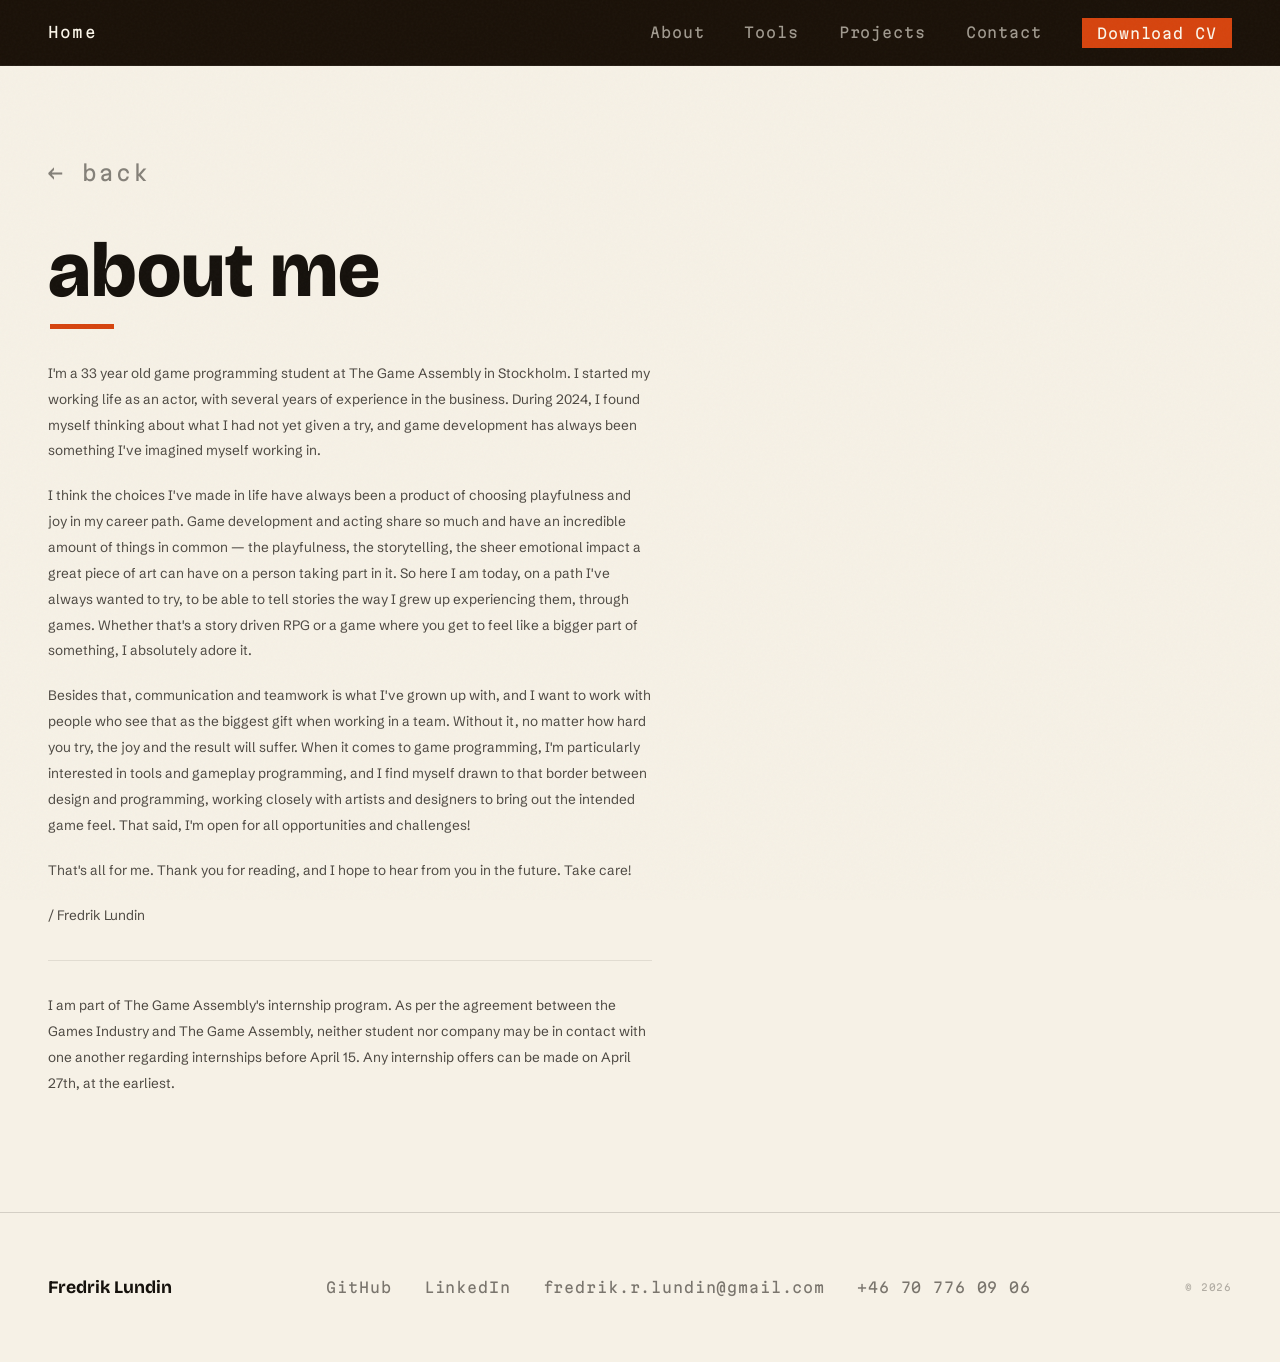
==== commit 0bd7cedd: "Small change" ====
--- a/about.html
+++ b/about.html
@@ -27,7 +27,7 @@
   <p>Besides that, communication and teamwork is what I've grown up with, and I want to work with people who see that as the biggest gift when working in a team. Without it, no matter how hard you try, the joy and the result will suffer. When it comes to game programming, I'm particularly interested in tools and gameplay programming, and I find myself drawn to that border between design and programming, working closely with artists and designers to bring out the intended game feel. That said, I'm open for all opportunities and challenges!</p>
   <p>That's all for me. Thank you for reading, and I hope to hear from you in the future. Take care!</p>
   <p>/ Fredrik Lundin</p>
-  <p style="margin-top:2rem; padding-top:2rem; border-top:1px solid rgba(26,17,24,0.12);">I am part of The Game Assembly's internship program. As per the agreement between the Games Industry and The Game Assembly, neither student nor company may be in contact with one another regarding internships before April 15. Any internship offers can be made on April 27th, at the earliest.</p>
+  <p style="margin-top:2rem; padding-top:2rem; border-top:1px solid rgba(21,17,12,0.12);">I am part of The Game Assembly's internship program. As per the agreement between the Games Industry and The Game Assembly, neither student nor company may be in contact with one another regarding internships before April 15. Any internship offers can be made on April 27th, at the earliest.</p>
 </div>
 
 <footer>
--- a/styles.css
+++ b/styles.css
@@ -1,20 +1,21 @@
-@import url('https://fonts.googleapis.com/css2?family=Playfair+Display:wght@400;700;900&family=DM+Mono:wght@300;400&family=DM+Sans:wght@300;400&display=swap');
+@import url('https://fonts.googleapis.com/css2?family=Bricolage+Grotesque:opsz,wght@12..96,400;12..96,600;12..96,700;12..96,900&family=Schibsted+Grotesk:wght@400;500;700&family=Martian+Mono:wght@400;700&display=swap');
 
 :root {
-  --bg:       #e8e0d9;
-  --bg-light: #ddd4cb;
-  --bg-card:  #d0c5bb;
-  --fg:       #1e1b1b;
-  --fg-muted: #3a3333;
-  --cream:    #f5f0eb;
-  --accent:   #1e1b1b;
-  --serif:    'Playfair Display', serif;
-  --mono:     'DM Mono', monospace;
-  --sans:     'DM Sans', sans-serif;
+  --bg:       #f6f1e6;
+  --bg-light: #ecdfc4;
+  --bg-card:  #ddc9a0;
+  --fg:       #15110c;
+  --fg-muted: #4f4636;
+  --cream:    #fbf6ea;
+  --accent:   #d6440e;
+  --serif:    'Bricolage Grotesque', sans-serif;
+  --mono:     'Martian Mono', monospace;
+  --sans:     'Schibsted Grotesk', sans-serif;
 }
 
 *, *::before, *::after { box-sizing: border-box; margin: 0; padding: 0; }
 html { scroll-behavior: smooth; }
+::selection { background: var(--accent); color: var(--cream); }
 
 body {
   background: var(--bg);
@@ -45,7 +46,7 @@
   justify-content: space-between;
   align-items: center;
   padding: 1.4rem 3rem;
-  background: #1e1e1c;
+  background: #1a1108;
   border-bottom: 1px solid rgba(255,255,255,0.06);
 }
 
@@ -77,9 +78,9 @@
   border-bottom: 1px solid transparent;
   transition: opacity 0.2s, border-color 0.2s;
 }
-.nav-links a:hover { opacity: 1; border-bottom-color: rgba(240,232,226,0.5); }
-.nav-cv { border: 1px solid rgba(240,232,226,0.35) !important; padding: 0.3rem 0.8rem !important; border-bottom: 1px solid rgba(240,232,226,0.35) !important; opacity: 0.8 !important; }
-.nav-cv:hover { opacity: 1 !important; border-color: rgba(240,232,226,0.8) !important; }
+.nav-links a:hover { opacity: 1; color: var(--accent); border-bottom-color: var(--accent); }
+.nav-cv { background: var(--accent) !important; border: 1px solid var(--accent) !important; padding: 0.35rem 0.9rem !important; color: var(--cream) !important; opacity: 1 !important; }
+.nav-cv:hover { background: transparent !important; color: var(--accent) !important; border-color: var(--accent) !important; opacity: 1 !important; }
 
 /* HERO */
 .hero {
@@ -89,7 +90,7 @@
   display: flex;
   flex-direction: column;
   justify-content: flex-end;
-  background: #1e1e1c;
+  background: #1a1108;
 }
 
 h1 {
@@ -114,22 +115,32 @@
   margin-top: 1.5rem;
   animation: fadeUp 0.9s ease forwards 0.4s;
 }
+.hero-desc::before {
+  content: '';
+  display: inline-block;
+  width: 34px;
+  height: 3px;
+  background: var(--accent);
+  margin-right: 14px;
+  vertical-align: middle;
+}
 
 /* SECTION LABEL */
 .section-label {
   font-family: var(--mono);
   font-size: 1.6rem;
   letter-spacing: 0.12em;
-  opacity: 0.85;
+  color: var(--accent);
+  opacity: 1;
   margin-bottom: 2rem;
   display: block;
-  font-weight: 400;
+  font-weight: 600;
 }
 
 /* TOOLS SECTION */
 .tools {
   padding: 5rem 3rem;
-  border-top: 1px solid rgba(26,17,24,0.15);
+  border-top: 1px solid rgba(21,17,12,0.15);
 }
 
 .tools-grid {
@@ -168,14 +179,14 @@
   font-family: var(--mono);
   font-size: 0.65rem;
   letter-spacing: 0.15em;
-  color: rgba(26,17,24,0.3);
+  color: rgba(21,17,12,0.3);
   text-transform: lowercase;
 }
 
 .tool-card-overlay {
   position: absolute;
   inset: 0;
-  background: linear-gradient(to top, rgba(26,17,24,0.7) 0%, transparent 50%);
+  background: linear-gradient(to top, rgba(21,17,12,0.7) 0%, transparent 50%);
   opacity: 0;
   transition: opacity 0.4s ease;
   display: flex;
@@ -200,7 +211,7 @@
   font-family: var(--mono);
   font-size: 0.75rem;
   letter-spacing: 0.08em;
-  color: rgba(240,232,226,0.8);
+  color: var(--accent);
   display: block;
   margin-top: 0.4rem;
   transform: translateY(8px);
@@ -216,7 +227,7 @@
   right: 1rem;
   width: 32px;
   height: 32px;
-  border: 1px solid rgba(240,232,226,0.4);
+  border: 1px solid rgba(251,246,234,0.4);
   border-radius: 50%;
   display: flex;
   align-items: center;
@@ -225,13 +236,13 @@
   transform: scale(0.8);
   transition: opacity 0.3s, transform 0.3s;
 }
-.tool-card:hover .tool-arrow { opacity: 1; transform: scale(1); }
+.tool-card:hover .tool-arrow { opacity: 1; transform: scale(1); border-color: var(--accent); }
 .tool-arrow svg { fill: var(--cream); }
 
 /* PROJECTS SECTION */
 .projects {
   padding: 5rem 3rem;
-  border-top: 1px solid rgba(26,17,24,0.15);
+  border-top: 1px solid rgba(21,17,12,0.15);
 }
 
 .project-row {
@@ -240,11 +251,12 @@
   gap: 2.5rem;
   align-items: center;
   padding: 2.5rem 0;
-  border-bottom: 1px solid rgba(26,17,24,0.1);
+  border-bottom: 1px solid rgba(21,17,12,0.1);
   cursor: pointer;
 }
 
-.project-row:first-of-type { border-top: 1px solid rgba(26,17,24,0.1); }
+.project-row:first-of-type { border-top: 1px solid rgba(21,17,12,0.1); }
+.project-row:hover { border-bottom-color: var(--accent); }
 
 .project-row:nth-child(even) { grid-template-columns: 1.6fr 1fr; }
 .project-row:nth-child(even) .project-thumb { order: 2; }
@@ -267,7 +279,7 @@
   font-family: var(--mono);
   font-size: 0.6rem;
   letter-spacing: 0.15em;
-  color: rgba(26,17,24,0.25);
+  color: rgba(21,17,12,0.25);
   transition: transform 0.6s ease;
 }
 
@@ -277,7 +289,7 @@
   content: '';
   position: absolute;
   inset: 0;
-  background: rgba(26,17,24,0.07);
+  background: rgba(21,17,12,0.07);
   opacity: 0;
   transition: opacity 0.3s;
 }
@@ -293,7 +305,9 @@
   display: block;
   line-height: 1.1;
   margin-bottom: 0.5rem;
-}
+  transition: color 0.25s;
+}
+.project-row:hover .project-title { color: var(--accent); }
 
 .project-category {
   font-family: var(--mono);
@@ -329,7 +343,7 @@
 .project-contributions {
   margin-top: 1.2rem;
   padding-top: 1.2rem;
-  border-top: 1px solid rgba(26,17,24,0.12);
+  border-top: 1px solid rgba(21,17,12,0.12);
   margin-bottom: 1rem;
 }
 
@@ -358,8 +372,8 @@
   font-weight: 700;
   letter-spacing: 0.04em;
   color: var(--fg);
-  background: rgba(26,17,24,0.07);
-  border: 1px solid rgba(26,17,24,0.25);
+  background: rgba(21,17,12,0.07);
+  border: 1px solid rgba(21,17,12,0.25);
   padding: 0.3rem 0.75rem;
   opacity: 0.55;
   transition: opacity 0.2s, background 0.2s, border-color 0.2s;
@@ -367,14 +381,15 @@
 .project-row:hover .project-contributions-label { opacity: 0.85; }
 .project-row:hover .project-contribution-pill {
   opacity: 1;
-  background: rgba(26,17,24,0.12);
-  border-color: rgba(26,17,24,0.5);
+  background: rgba(21,17,12,0.12);
+  border-color: var(--accent);
 }
 
 .project-link-hint {
   font-family: var(--mono);
   font-size: 0.88rem;
   letter-spacing: 0.08em;
+  color: var(--accent);
   opacity: 0.45;
   display: inline-block;
   margin-top: 1.2rem;
@@ -386,8 +401,8 @@
 .other-project-card .project-contributions-label { opacity: 0.85; }
 .other-project-card .project-contribution-pill {
   opacity: 1;
-  background: rgba(26,17,24,0.12);
-  border-color: rgba(26,17,24,0.5);
+  background: rgba(21,17,12,0.12);
+  border-color: rgba(21,17,12,0.5);
   font-size: 0.88rem;
   padding: 0.35rem 0.9rem;
 }
@@ -416,7 +431,7 @@
 /* FOOTER */
 footer {
   padding: 4rem 3rem;
-  border-top: 1px solid rgba(26,17,24,0.15);
+  border-top: 1px solid rgba(21,17,12,0.15);
   display: flex;
   justify-content: space-between;
   align-items: center;
@@ -441,9 +456,9 @@
   color: var(--fg);
   text-decoration: none;
   opacity: 0.55;
-  transition: opacity 0.2s;
-}
-.footer-links a:hover { opacity: 1; }
+  transition: opacity 0.2s, color 0.2s;
+}
+.footer-links a:hover { opacity: 1; color: var(--accent); }
 
 .footer-copy {
   font-family: var(--mono);
@@ -464,8 +479,18 @@
   font-weight: 900;
   line-height: 1;
   margin-bottom: 2rem;
-  color: var(--cream);
-  mix-blend-mode: overlay;
+  color: var(--fg);
+  position: relative;
+  padding-bottom: 1.2rem;
+}
+.about-page h2::after {
+  content: '';
+  position: absolute;
+  left: 2px;
+  bottom: 0;
+  width: 64px;
+  height: 5px;
+  background: var(--accent);
 }
 
 .about-page p {
@@ -484,8 +509,18 @@
   font-weight: 900;
   line-height: 1;
   margin-bottom: 3rem;
-  color: var(--cream);
-  mix-blend-mode: overlay;
+  color: var(--fg);
+  position: relative;
+  padding-bottom: 1.2rem;
+}
+.contact-page h2::after {
+  content: '';
+  position: absolute;
+  left: 2px;
+  bottom: 0;
+  width: 64px;
+  height: 5px;
+  background: var(--accent);
 }
 
 .contact-links {
@@ -503,12 +538,12 @@
   display: flex;
   align-items: center;
   gap: 1rem;
-  border-top: 1px solid rgba(26,17,24,0.15);
+  border-top: 1px solid rgba(21,17,12,0.15);
   padding: 1.2rem 0;
-  transition: opacity 0.2s;
-}
-.contact-link:hover { opacity: 0.6; }
-.contact-link:last-child { border-bottom: 1px solid rgba(26,17,24,0.15); }
+  transition: color 0.2s;
+}
+.contact-link:hover { color: var(--accent); }
+.contact-link:last-child { border-bottom: 1px solid rgba(21,17,12,0.15); }
 
 /* BACK BUTTON */
 .back-btn {
@@ -525,9 +560,9 @@
   cursor: pointer;
   background: none;
   border: none;
-  transition: opacity 0.2s;
-}
-.back-btn:hover { opacity: 1; }
+  transition: opacity 0.2s, color 0.2s;
+}
+.back-btn:hover { opacity: 1; color: var(--accent); }
 
 @keyframes fadeUp {
   from { opacity: 0; transform: translateY(20px); }
@@ -568,7 +603,7 @@
   font-family: var(--mono);
   font-size: 0.65rem;
   letter-spacing: 0.15em;
-  color: rgba(26,17,24,0.25);
+  color: rgba(21,17,12,0.25);
   background: var(--bg-card);
   aspect-ratio: 16/9;
 }
@@ -599,7 +634,7 @@
 
 .tp-intro {
   padding: 2.5rem 3rem;
-  border-bottom: 1px solid rgba(26,17,24,0.1);
+  border-bottom: 1px solid rgba(21,17,12,0.1);
   display: flex;
   flex-direction: column;
   align-items: flex-start;
@@ -643,17 +678,17 @@
   letter-spacing: 0.08em;
   color: var(--fg);
   text-decoration: none;
-  border: 1px solid rgba(26,17,24,0.2);
+  border: 1px solid rgba(21,17,12,0.2);
   padding: 0.65rem 1.8rem;
   transition: border-color 0.2s, opacity 0.2s;
   opacity: 0.7;
   text-align: center;
 }
-.tp-jump-btn:hover { opacity: 1; border-color: var(--fg); }
+.tp-jump-btn:hover { opacity: 1; border-color: var(--accent); color: var(--accent); }
 
 .tp-section {
   padding: 3rem 3rem;
-  border-top: 1px solid rgba(26,17,24,0.1);
+  border-top: 1px solid rgba(21,17,12,0.1);
 }
 
 .tp-row {
@@ -662,12 +697,12 @@
   gap: 3rem;
   align-items: center;
   padding: 2.5rem 0;
-  border-bottom: 1px solid rgba(26,17,24,0.08);
+  border-bottom: 1px solid rgba(21,17,12,0.08);
   position: relative;
   overflow: hidden;
 }
 
-.tp-row:first-of-type { border-top: 1px solid rgba(26,17,24,0.08); }
+.tp-row:first-of-type { border-top: 1px solid rgba(21,17,12,0.08); }
 
 .tp-row-reverse { grid-template-columns: 1.4fr 1fr; }
 .tp-row-reverse .tp-carousel { order: 2; }
@@ -697,18 +732,18 @@
   font-weight: 700;
   letter-spacing: 0.1em;
   color: var(--fg);
-  background: rgba(26,17,24,0.07);
-  border: 1px solid rgba(26,17,24,0.35);
+  background: rgba(21,17,12,0.07);
+  border: 1px solid rgba(21,17,12,0.35);
   padding: 0.6rem 1.3rem;
   cursor: pointer;
   opacity: 0.85;
   transition: opacity 0.2s, border-color 0.2s, background 0.2s;
 }
-.tp-code-toggle:hover { opacity: 1; border-color: var(--fg); background: rgba(26,17,24,0.12); }
-.tp-code-toggle.open { opacity: 1; border-color: var(--accent); color: var(--accent); background: rgba(26,17,24,0.05); }
+.tp-code-toggle:hover { opacity: 1; border-color: var(--fg); background: rgba(21,17,12,0.12); }
+.tp-code-toggle.open { opacity: 1; border-color: var(--accent); color: var(--accent); background: rgba(21,17,12,0.05); }
 
 .tp-code-block {
-  background: #1e1b1b;
+  background: #1a1108;
   padding: 1.2rem;
   overflow-x: auto;
 }
@@ -758,7 +793,7 @@
   align-items: center;
   justify-content: space-between;
   padding: 0.6rem 0;
-  border-bottom: 1px solid rgba(26,17,24,0.08);
+  border-bottom: 1px solid rgba(21,17,12,0.08);
   margin-bottom: 0.8rem;
 }
 
@@ -766,7 +801,7 @@
   font-family: var(--mono);
   font-size: 1rem;
   background: none;
-  border: 1px solid rgba(26,17,24,0.2);
+  border: 1px solid rgba(21,17,12,0.2);
   color: var(--fg);
   width: 36px;
   height: 36px;
@@ -794,7 +829,7 @@
   top: 0; right: 0;
   width: 45%;
   height: 100%;
-  background: #1e1b1b;
+  background: #1a1108;
   padding: 1.5rem;
   display: flex;
   flex-direction: column;
@@ -823,7 +858,7 @@
   display: flex;
   align-items: center;
   justify-content: space-between;
-  border-bottom: 1px solid rgba(245,240,235,0.1);
+  border-bottom: 1px solid rgba(251,246,234,0.1);
   padding-bottom: 0.6rem;
   flex-shrink: 0;
 }
@@ -841,12 +876,12 @@
   font-size: 0.75rem;
   background: none;
   border: none;
-  color: rgba(245,240,235,0.4);
+  color: rgba(251,246,234,0.4);
   cursor: pointer;
   transition: color 0.2s;
   padding: 0;
 }
-.tp-overlay-close:hover { color: rgba(245,240,235,0.9); }
+.tp-overlay-close:hover { color: rgba(251,246,234,0.9); }
 
 .tp-overlay-arrows {
   display: flex;
@@ -857,7 +892,7 @@
 .tp-overlay-counter {
   font-family: var(--mono);
   font-size: 0.72rem;
-  color: rgba(245,240,235,0.3);
+  color: rgba(251,246,234,0.3);
   letter-spacing: 0.1em;
 }
 
@@ -865,8 +900,8 @@
   font-family: var(--mono);
   font-size: 0.85rem;
   background: none;
-  border: 1px solid rgba(245,240,235,0.15);
-  color: rgba(245,240,235,0.5);
+  border: 1px solid rgba(251,246,234,0.15);
+  color: rgba(251,246,234,0.5);
   width: 28px;
   height: 28px;
   cursor: pointer;
@@ -875,7 +910,7 @@
   justify-content: center;
   transition: all 0.2s;
 }
-.tp-overlay-arrow:hover { border-color: rgba(245,240,235,0.5); color: rgba(245,240,235,0.9); }
+.tp-overlay-arrow:hover { border-color: rgba(251,246,234,0.5); color: rgba(251,246,234,0.9); }
 
 .tp-overlay-code {
   display: none;
@@ -905,7 +940,7 @@
   position: fixed;
   inset: 0;
   z-index: 999;
-  background: rgba(10,9,9,0.88);
+  background: rgba(20,13,8,0.88);
   align-items: center;
   justify-content: center;
   padding: 2rem;
@@ -943,13 +978,13 @@
   font-size: 0.8rem;
   letter-spacing: 0.08em;
   background: none;
-  border: 1px solid rgba(245,240,235,0.3);
-  color: rgba(245,240,235,0.6);
+  border: 1px solid rgba(251,246,234,0.3);
+  color: rgba(251,246,234,0.6);
   padding: 0.35rem 0.9rem;
   cursor: pointer;
   transition: all 0.2s;
 }
-.video-popup-close:hover { border-color: #f8f8f2; color: var(--cream); }
+.video-popup-close:hover { border-color: var(--accent); color: var(--accent); }
 
 /* Click cursor on clickable videos and carousel tracks */
 .tp-carousel-track { cursor: pointer; }
@@ -963,7 +998,7 @@
 }
 .proj-hero-overlay {
   position: absolute; inset: 0;
-  background: linear-gradient(to top, rgba(15,12,12,0.82) 0%, transparent 55%);
+  background: linear-gradient(to top, rgba(22,14,8,0.82) 0%, transparent 55%);
   display: flex; flex-direction: column; justify-content: flex-end;
   padding: 2.5rem 3rem;
 }
@@ -985,15 +1020,15 @@
   font-size: 0.9rem;
   font-weight: 700;
   letter-spacing: 0.08em;
-  color: var(--fg);
-  border: 2px solid var(--fg);
+  color: var(--accent);
+  border: 2px solid var(--accent);
   padding: 0.55rem 1.2rem;
   text-decoration: none;
   transition: background 0.2s, color 0.2s;
-  opacity: 0.85;
+  opacity: 1;
 }
 .proj-trailer-btn-light:hover {
-  background: var(--fg);
+  background: var(--accent);
   color: var(--cream);
   opacity: 1;
 }
@@ -1001,31 +1036,31 @@
 .proj-trailer-btn {
   display: inline-flex; align-items: center; gap: 0.5rem;
   font-family: var(--mono); font-size: 0.75rem; letter-spacing: 0.1em;
-  color: var(--cream); border: 1px solid rgba(240,232,226,0.45);
+  color: var(--cream); border: 1px solid rgba(251,246,234,0.45);
   padding: 0.45rem 1rem; text-decoration: none;
   transition: border-color 0.2s, opacity 0.2s; opacity: 0.8; align-self: flex-start;
 }
-.proj-trailer-btn:hover { opacity: 1; border-color: rgba(240,232,226,0.9); }
+.proj-trailer-btn:hover { opacity: 1; border-color: rgba(251,246,234,0.9); }
 
 .proj-meta-bar {
   display: flex; align-items: center; gap: 2rem;
-  padding: 1.2rem 3rem; border-bottom: 1px solid rgba(26,17,24,0.1); flex-wrap: wrap;
+  padding: 1.2rem 3rem; border-bottom: 1px solid rgba(21,17,12,0.1); flex-wrap: wrap;
 }
 .proj-meta-item { font-family: var(--mono); font-size: 1.3rem; letter-spacing: 0.08em; opacity: 0.5; }
 
-.proj-intro { padding: 2.5rem 3rem; border-bottom: 1px solid rgba(26,17,24,0.1); max-width: 820px; text-align: center; margin: 0 auto; }
+.proj-intro { padding: 2.5rem 3rem; border-bottom: 1px solid rgba(21,17,12,0.1); max-width: 820px; text-align: center; margin: 0 auto; }
 .proj-intro p { font-family: var(--sans); font-size: 1.05rem; line-height: 1.85; opacity: 0.75; }
 
 .proj-section-label {
   font-family: var(--mono); font-size: 1.6rem; letter-spacing: 0.12em;
-  opacity: 0.85; display: block; padding: 2rem 3rem 0;
+  color: var(--accent); opacity: 1; font-weight: 600; display: block; padding: 2rem 3rem 0;
 }
 .proj-contributions { padding: 0 3rem 4rem; }
 
 .proj-contribution {
-  padding: 2.5rem 0; border-bottom: 1px solid rgba(26,17,24,0.08); max-width: 820px;
-}
-.proj-contribution:first-of-type { border-top: 1px solid rgba(26,17,24,0.08); margin-top: 1.5rem; }
+  padding: 2.5rem 0; border-bottom: 1px solid rgba(21,17,12,0.08); max-width: 820px;
+}
+.proj-contribution:first-of-type { border-top: 1px solid rgba(21,17,12,0.08); margin-top: 1.5rem; }
 
 .proj-contribution-title {
   font-family: var(--serif); font-size: 1.6rem; font-weight: 700;
@@ -1043,7 +1078,7 @@
 }
 .proj-code-toggle {
   font-family: var(--mono); font-size: 0.78rem; letter-spacing: 0.1em;
-  color: var(--fg); background: none; border: 1px solid rgba(26,17,24,0.25);
+  color: var(--fg); background: none; border: 1px solid rgba(21,17,12,0.25);
   padding: 0.4rem 1rem; cursor: pointer; opacity: 0.55;
   transition: opacity 0.2s, border-color 0.2s;
 }
@@ -1051,7 +1086,7 @@
 .proj-code-toggle.open { opacity: 1; border-color: var(--accent); color: var(--accent); }
 
 .proj-code-block {
-  display: none; background: #1e1b1b; padding: 1.2rem 1.5rem;
+  display: none; background: #1a1108; padding: 1.2rem 1.5rem;
   margin-top: 1rem; overflow-x: auto; max-width: 860px;
 }
 .proj-code-block pre {
@@ -1072,9 +1107,9 @@
 
 .proj-contribution-border {
   padding: 3rem 3rem;
-  border-bottom: 1px solid rgba(26,17,24,0.08);
-}
-.proj-contribution-border:first-of-type { border-top: 1px solid rgba(26,17,24,0.08); }
+  border-bottom: 1px solid rgba(21,17,12,0.08);
+}
+.proj-contribution-border:first-of-type { border-top: 1px solid rgba(21,17,12,0.08); }
 
 .proj-twocol {
   display: grid;
@@ -1131,7 +1166,7 @@
   font-family: var(--mono);
   font-size: 0.85rem;
   background: none;
-  border: 1px solid rgba(26,17,24,0.2);
+  border: 1px solid rgba(21,17,12,0.2);
   color: var(--fg);
   width: 28px; height: 28px;
   cursor: pointer;
